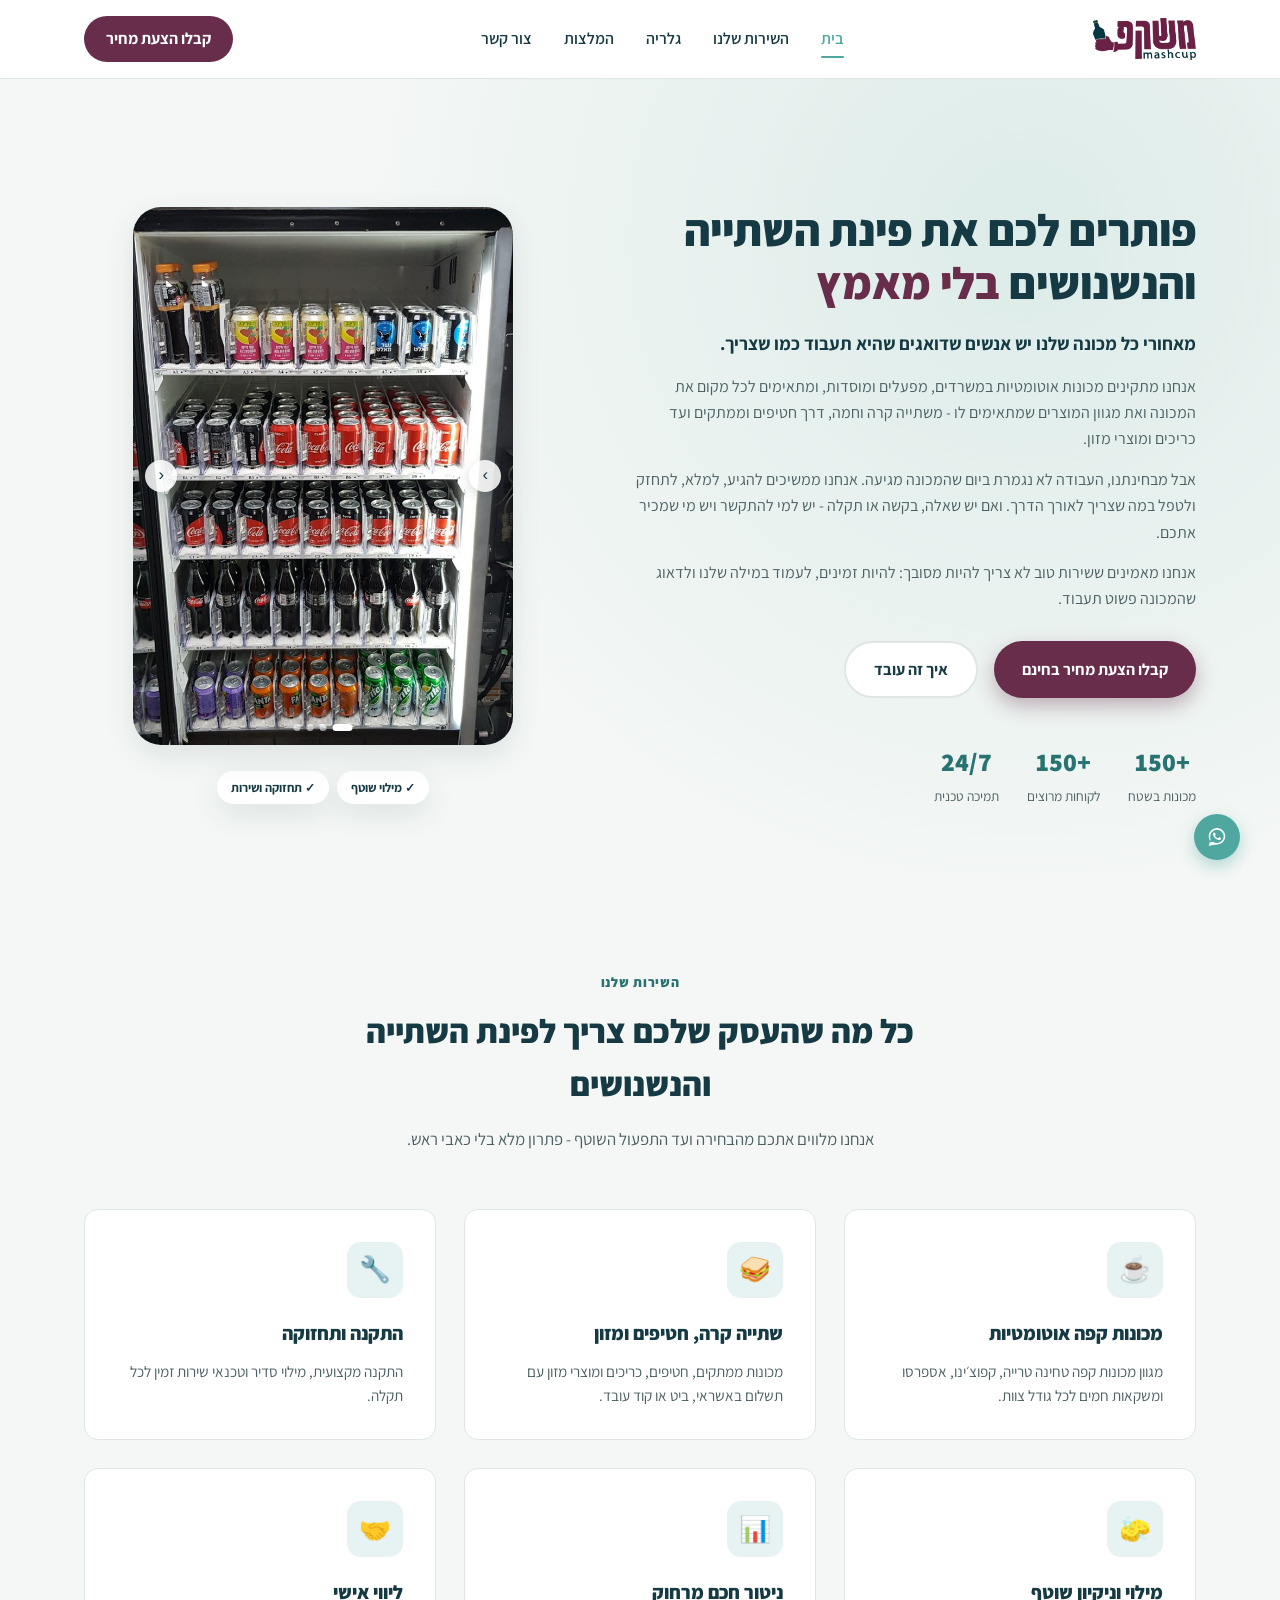
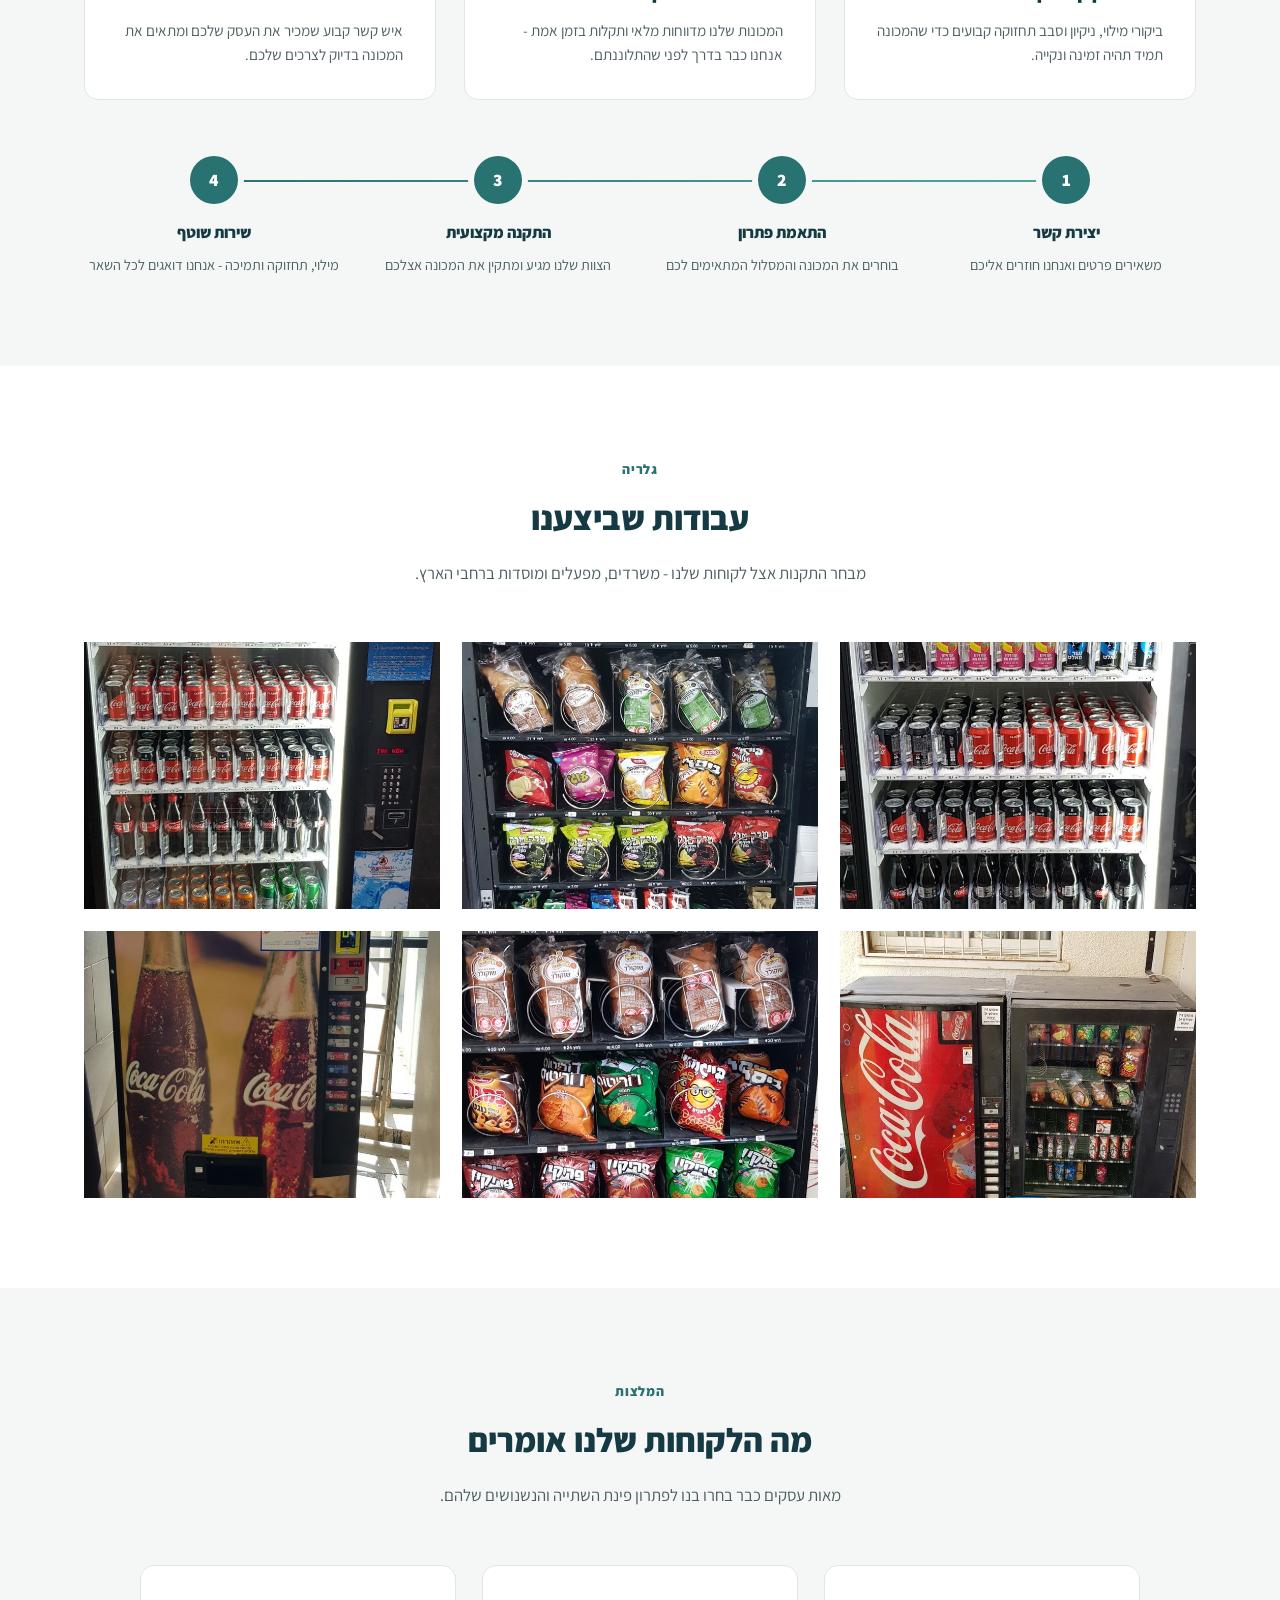
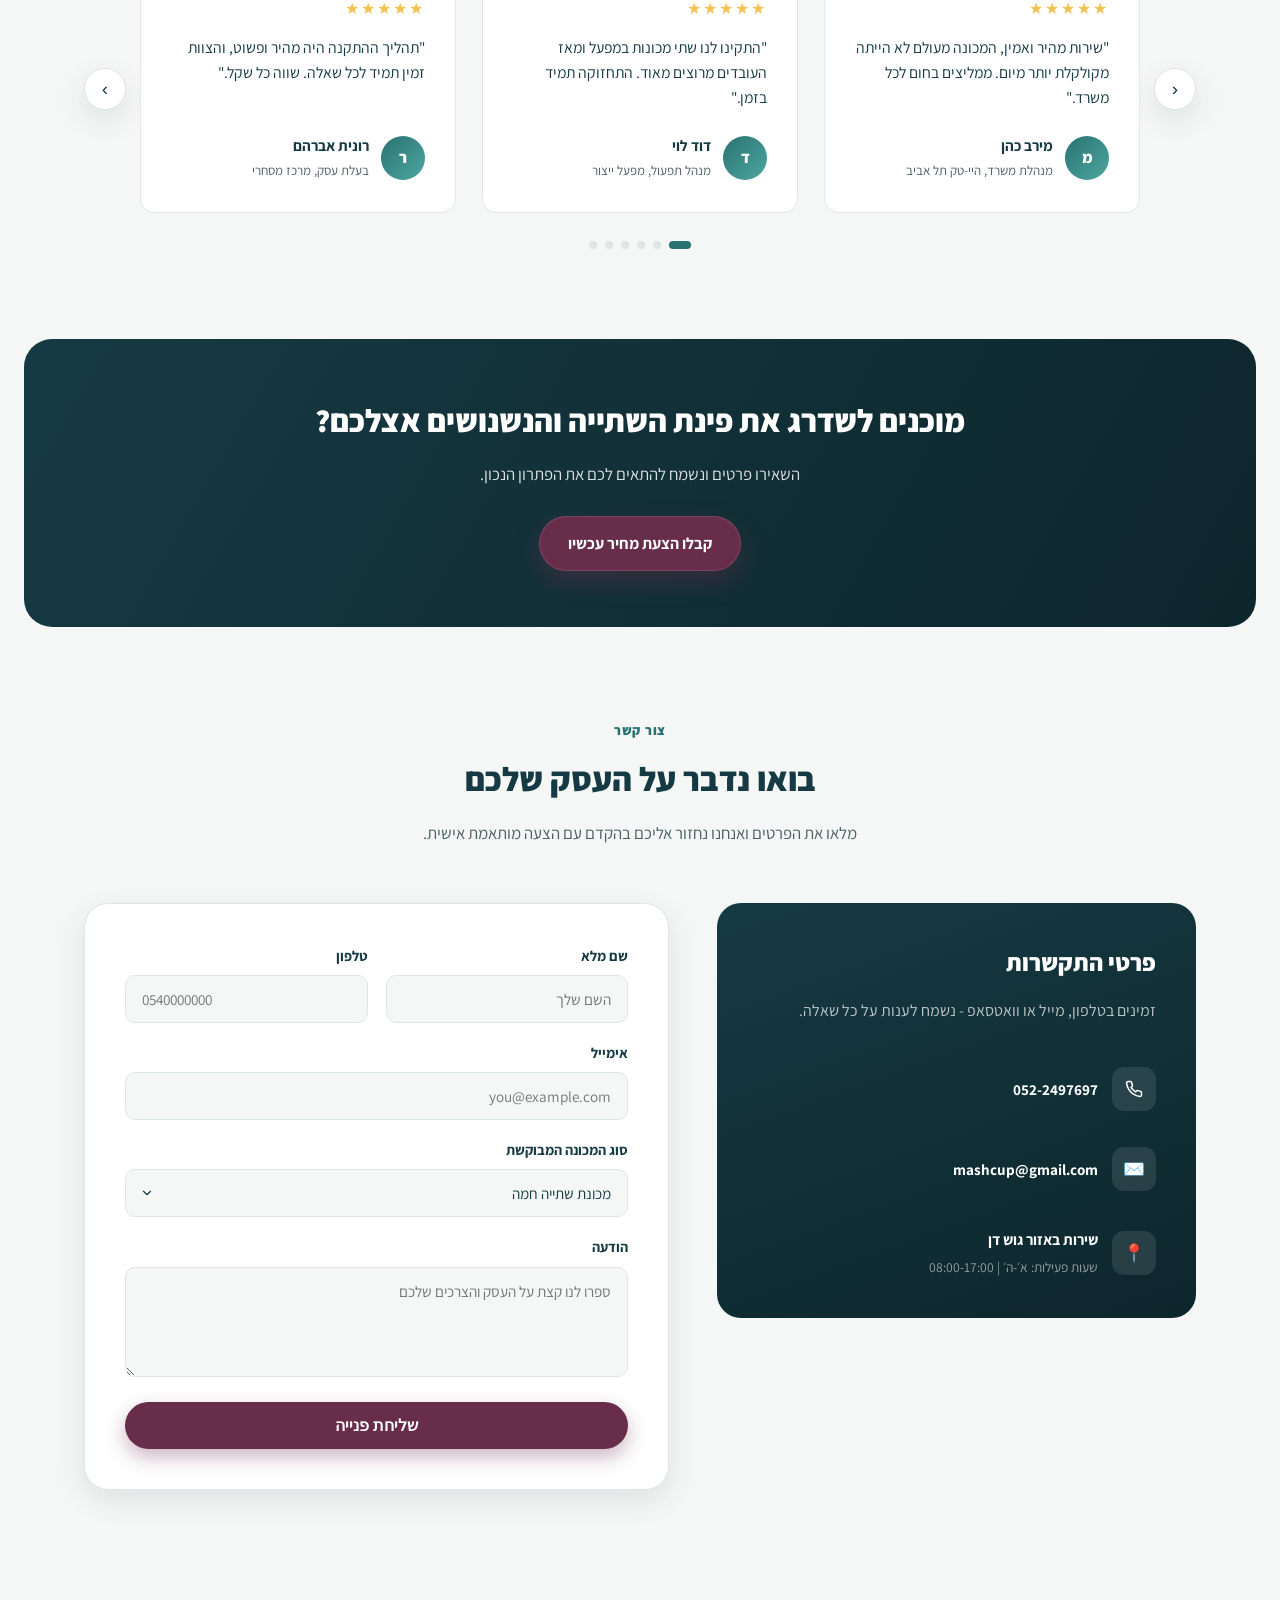
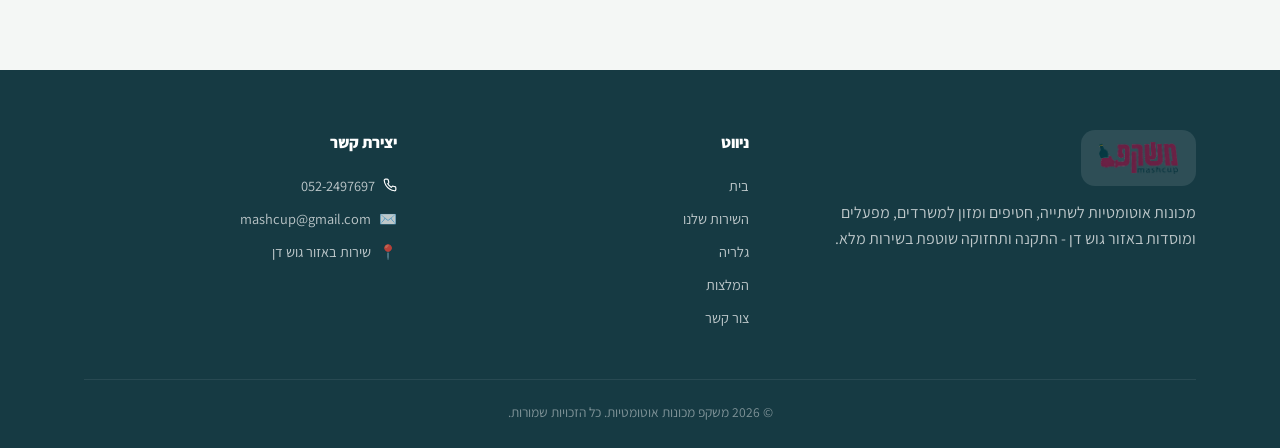
==== index.html @ 474f0530 "Add files via upload" ====
<!DOCTYPE html>
<html lang="he" dir="rtl">
<head>
<meta charset="UTF-8">
<meta name="viewport" content="width=device-width, initial-scale=1.0">
<title>משקפ מכונות אוטומטיות | פתרון שתייה חכם לעסק שלך</title>
<meta name="description" content="התקנה ותחזוקה שוטפת של מכונות אוטומטיות לשתייה, חטיפים ומזון - למשרדים, מפעלים ומוסדות באזור גוש דן. שירות מקצועי וזמין.">
<link rel="preconnect" href="https://fonts.googleapis.com">
<link href="https://fonts.googleapis.com/css2?family=Assistant:wght@400;600;700;800&family=Heebo:wght@900&display=swap" rel="stylesheet">
<link rel="stylesheet" href="styles.css">
</head>
<body>

<header class="site-header">
  <nav class="nav container">
    <a href="#home" class="logo">
      <img src="assets/logo.png" alt="משקפ אוטומטים" class="logo-img">
    </a>
    <ul class="nav-links" id="navLinks">
      <li><a href="#home">בית</a></li>
      <li><a href="#services">השירות שלנו</a></li>
      <li><a href="#gallery">גלריה</a></li>
      <li><a href="#testimonials">המלצות</a></li>
      <li><a href="#contact">צור קשר</a></li>
    </ul>
    <a href="#contact" class="nav-cta">קבלו הצעת מחיר</a>
    <button class="menu-toggle" id="menuToggle" aria-label="תפריט">
      <span></span><span></span><span></span>
    </button>
  </nav>
</header>

<main>
  <!-- Hero -->
  <section class="hero" id="home">
    <div class="container hero-inner">
      <div>
        <h1>פותרים לכם את פינת השתייה והנשנושים <span>בלי מאמץ</span></h1>
        <div class="hero-copy">
          <p class="hero-lead">מאחורי כל מכונה שלנו יש אנשים שדואגים שהיא תעבוד כמו שצריך.</p>
          <p>אנחנו מתקינים מכונות אוטומטיות במשרדים, מפעלים ומוסדות, ומתאימים לכל מקום את המכונה ואת מגוון המוצרים שמתאימים לו - משתייה קרה וחמה, דרך חטיפים וממתקים ועד כריכים ומוצרי מזון.</p>
          <p>אבל מבחינתנו, העבודה לא נגמרת ביום שהמכונה מגיעה. אנחנו ממשיכים להגיע, למלא, לתחזק ולטפל במה שצריך לאורך הדרך. ואם יש שאלה, בקשה או תקלה - יש למי להתקשר ויש מי שמכיר אתכם.</p>
          <p>אנחנו מאמינים ששירות טוב לא צריך להיות מסובך: להיות זמינים, לעמוד במילה שלנו ולדאוג שהמכונה פשוט תעבוד.</p>
        </div>
        <div class="hero-actions">
          <a href="#contact" class="btn btn-primary">קבלו הצעת מחיר בחינם</a>
          <a href="#services" class="btn btn-outline">איך זה עובד</a>
        </div>
        <div class="hero-stats">
          <div>
            <strong>+150</strong>
            <span>מכונות בשטח</span>
          </div>
          <div>
            <strong>+150</strong>
            <span>לקוחות מרוצים</span>
          </div>
          <div>
            <strong>24/7</strong>
            <span>תמיכה טכנית</span>
          </div>
        </div>
      </div>
      <div class="hero-visual">
        <div class="hero-photo-wrap" id="heroCarousel">
          <div class="hero-slides">
            <img src="assets/hero-machine.jpg" alt="מכונת משקפ אוטומטית - מקררי שתייה" class="hero-slide is-active">
            <img src="assets/hero-machine-2.jpg" alt="מכונת משקפ אוטומטית - חטיפים" class="hero-slide">
            <img src="assets/hero-machine-3.jpg" alt="מכונת משקפ אוטומטית בשטח" class="hero-slide">
            <img src="assets/hero-machine-4.jpg" alt="מכונות משקפ מותקנות אצל לקוח" class="hero-slide">
          </div>
          <button class="hero-nav prev" type="button" aria-label="תמונה קודמת">‹</button>
          <button class="hero-nav next" type="button" aria-label="תמונה הבאה">›</button>
          <div class="hero-dots">
            <button class="hero-dot is-active" type="button" data-index="0" aria-label="עבור לתמונה 1"></button>
            <button class="hero-dot" type="button" data-index="1" aria-label="עבור לתמונה 2"></button>
            <button class="hero-dot" type="button" data-index="2" aria-label="עבור לתמונה 3"></button>
            <button class="hero-dot" type="button" data-index="3" aria-label="עבור לתמונה 4"></button>
          </div>
        </div>
        <div class="hero-tags">
          <span class="hero-chip">✓ מילוי שוטף</span>
          <span class="hero-chip">✓ תחזוקה ושירות</span>
        </div>
      </div>
    </div>
  </section>

  <!-- Services -->
  <section class="section" id="services">
    <div class="container">
      <div class="section-head">
        <span class="section-tag">השירות שלנו</span>
        <h2>כל מה שהעסק שלכם צריך לפינת השתייה והנשנושים</h2>
        <p>אנחנו מלווים אתכם מהבחירה ועד התפעול השוטף - פתרון מלא בלי כאבי ראש.</p>
      </div>
      <div class="services-grid">
        <div class="service-card">
          <div class="service-icon">☕️</div>
          <h3>מכונות קפה אוטומטיות</h3>
          <p>מגוון מכונות קפה טחינה טרייה, קפוצ׳ינו, אספרסו ומשקאות חמים לכל גודל צוות.</p>
        </div>
        <div class="service-card">
          <div class="service-icon">🥪</div>
          <h3>שתייה קרה, חטיפים ומזון</h3>
          <p>מכונות ממתקים, חטיפים, כריכים ומוצרי מזון עם תשלום באשראי, ביט או קוד עובד.</p>
        </div>
        <div class="service-card">
          <div class="service-icon">🔧</div>
          <h3>התקנה ותחזוקה</h3>
          <p>התקנה מקצועית, מילוי סדיר וטכנאי שירות זמין לכל תקלה.</p>
        </div>
        <div class="service-card">
          <div class="service-icon">🧽</div>
          <h3>מילוי וניקיון שוטף</h3>
          <p>ביקורי מילוי, ניקיון וסבב תחזוקה קבועים כדי שהמכונה תמיד תהיה זמינה ונקייה.</p>
        </div>
        <div class="service-card">
          <div class="service-icon">📊</div>
          <h3>ניטור חכם מרחוק</h3>
          <p>המכונות שלנו מדווחות מלאי ותקלות בזמן אמת - אנחנו כבר בדרך לפני שהתלוננתם.</p>
        </div>
        <div class="service-card">
          <div class="service-icon">🤝</div>
          <h3>ליווי אישי</h3>
          <p>איש קשר קבוע שמכיר את העסק שלכם ומתאים את המכונה בדיוק לצרכים שלכם.</p>
        </div>
      </div>

      <div class="steps" id="stepsSection">
        <div class="steps-line" id="stepsLine"></div>
        <div class="step">
          <div class="step-num">1</div>
          <h4>יצירת קשר</h4>
          <p>משאירים פרטים ואנחנו חוזרים אליכם</p>
        </div>
        <div class="step">
          <div class="step-num">2</div>
          <h4>התאמת פתרון</h4>
          <p>בוחרים את המכונה והמסלול המתאימים לכם</p>
        </div>
        <div class="step">
          <div class="step-num">3</div>
          <h4>התקנה מקצועית</h4>
          <p>הצוות שלנו מגיע ומתקין את המכונה אצלכם</p>
        </div>
        <div class="step">
          <div class="step-num">4</div>
          <h4>שירות שוטף</h4>
          <p>מילוי, תחזוקה ותמיכה - אנחנו דואגים לכל השאר</p>
        </div>
      </div>
    </div>
  </section>

  <!-- Gallery -->
  <section class="section section-alt" id="gallery">
    <div class="container">
      <div class="section-head">
        <span class="section-tag">גלריה</span>
        <h2>עבודות שביצענו</h2>
        <p>מבחר התקנות אצל לקוחות שלנו - משרדים, מפעלים ומוסדות ברחבי הארץ.</p>
      </div>
      <div class="gallery-grid" id="galleryGrid">
        <button class="gallery-item" type="button" data-index="0"><img src="assets/hero-machine.jpg" alt="מכונת שתייה קרה של משקפ"></button>
        <button class="gallery-item" type="button" data-index="1"><img src="assets/hero-machine-2.jpg" alt="מכונת חטיפים של משקפ"></button>
        <button class="gallery-item" type="button" data-index="2"><img src="assets/hero-machine-3.jpg" alt="מכונת משקפ בשטח, מבט מלא"></button>
        <button class="gallery-item" type="button" data-index="3"><img src="assets/hero-machine-4.jpg" alt="מכונות משקפ מותקנות אצל לקוח"></button>
        <button class="gallery-item" type="button" data-index="4"><img src="assets/gallery-5.jpg" alt="מכונת חטיפים ומאפים של משקפ"></button>
        <button class="gallery-item" type="button" data-index="5"><img src="assets/gallery-6.jpg" alt="מכונת שתייה של משקפ, מבט מלא"></button>
      </div>
    </div>
  </section>

  <!-- Testimonials -->
  <section class="section" id="testimonials">
    <div class="container">
      <div class="section-head">
        <span class="section-tag">המלצות</span>
        <h2>מה הלקוחות שלנו אומרים</h2>
        <p>מאות עסקים כבר בחרו בנו לפתרון פינת השתייה והנשנושים שלהם.</p>
      </div>
      <div class="testimonials-carousel">
        <button class="testi-nav prev" type="button" aria-label="המלצות קודמות">‹</button>
        <div class="testimonials-viewport">
          <div class="testimonials-track" id="testimonialsTrack">
            <div class="testimonial-card">
              <div class="stars">★★★★★</div>
              <p class="quote">"שירות מהיר ואמין, המכונה מעולם לא הייתה מקולקלת יותר מיום. ממליצים בחום לכל משרד."</p>
              <div class="testimonial-person">
                <div class="avatar">מ</div>
                <div>
                  <strong>מירב כהן</strong>
                  <span>מנהלת משרד, היי-טק תל אביב</span>
                </div>
              </div>
            </div>
            <div class="testimonial-card">
              <div class="stars">★★★★★</div>
              <p class="quote">"התקינו לנו שתי מכונות במפעל ומאז העובדים מרוצים מאוד. התחזוקה תמיד בזמן."</p>
              <div class="testimonial-person">
                <div class="avatar">ד</div>
                <div>
                  <strong>דוד לוי</strong>
                  <span>מנהל תפעול, מפעל ייצור</span>
                </div>
              </div>
            </div>
            <div class="testimonial-card">
              <div class="stars">★★★★★</div>
              <p class="quote">"תהליך ההתקנה היה מהיר ופשוט, והצוות זמין תמיד לכל שאלה. שווה כל שקל."</p>
              <div class="testimonial-person">
                <div class="avatar">ר</div>
                <div>
                  <strong>רונית אברהם</strong>
                  <span>בעלת עסק, מרכז מסחרי</span>
                </div>
              </div>
            </div>
            <div class="testimonial-card">
              <div class="stars">★★★★★</div>
              <p class="quote">"מילוי סדיר, בלי תקלות, ובלי שאנחנו צריכים לזכור להזמין. פשוט עובד."</p>
              <div class="testimonial-person">
                <div class="avatar">א</div>
                <div>
                  <strong>אבי שרון</strong>
                  <span>מנהל תחזוקה, רשת מוסכים</span>
                </div>
              </div>
            </div>
            <div class="testimonial-card">
              <div class="stars">★★★★★</div>
              <p class="quote">"התאימו לנו בדיוק את תמהיל המוצרים למקום, וכשמשהו נגמר הם כבר בדרך."</p>
              <div class="testimonial-person">
                <div class="avatar">ש</div>
                <div>
                  <strong>שירה גל</strong>
                  <span>רכזת מתנ״ס</span>
                </div>
              </div>
            </div>
            <div class="testimonial-card">
              <div class="stars">★★★★★</div>
              <p class="quote">"עובדים איתם כבר שנתיים, זמינים בטלפון ותמיד פותרים תקלה באותו יום."</p>
              <div class="testimonial-person">
                <div class="avatar">ר</div>
                <div>
                  <strong>רותם דגן</strong>
                  <span>מנהל רכש, רשת מזון</span>
                </div>
              </div>
            </div>
          </div>
        </div>
        <button class="testi-nav next" type="button" aria-label="המלצות הבאות">›</button>
      </div>
      <div class="testimonials-dots" id="testimonialsDots"></div>
    </div>
  </section>

  <!-- CTA Banner -->
  <div class="cta-banner">
    <h2>מוכנים לשדרג את פינת השתייה והנשנושים אצלכם?</h2>
    <p>השאירו פרטים ונשמח להתאים לכם את הפתרון הנכון.</p>
    <a href="#contact" class="btn btn-primary">קבלו הצעת מחיר עכשיו</a>
  </div>

  <!-- Contact -->
  <section class="section" id="contact">
    <div class="container">
      <div class="section-head">
        <span class="section-tag">צור קשר</span>
        <h2>בואו נדבר על העסק שלכם</h2>
        <p>מלאו את הפרטים ואנחנו נחזור אליכם בהקדם עם הצעה מותאמת אישית.</p>
      </div>
      <div class="contact-grid">
        <div class="contact-info">
          <h3>פרטי התקשרות</h3>
          <p>זמינים בטלפון, מייל או וואטסאפ - נשמח לענות על כל שאלה.</p>
          <div class="contact-item phone">
            <div class="icon">
              <svg viewBox="0 0 24 24" width="18" height="18" fill="none" stroke="#ffffff" stroke-width="2" stroke-linecap="round" stroke-linejoin="round" aria-hidden="true">
                <path d="M22 16.92v3a2 2 0 0 1-2.18 2 19.79 19.79 0 0 1-8.63-3.07 19.5 19.5 0 0 1-6-6 19.79 19.79 0 0 1-3.07-8.67A2 2 0 0 1 4.11 2h3a2 2 0 0 1 2 1.72c.127.96.362 1.903.7 2.81a2 2 0 0 1-.45 2.11L8.09 9.91a16 16 0 0 0 6 6l1.27-1.27a2 2 0 0 1 2.11-.45c.907.338 1.85.573 2.81.7A2 2 0 0 1 22 16.92Z"/>
              </svg>
            </div>
            <div>
              <strong>052-2497697</strong>
            </div>
          </div>
          <div class="contact-item">
            <div class="icon">✉️</div>
            <div>
              <strong>mashcup@gmail.com</strong>
            </div>
          </div>
          <div class="contact-item">
            <div class="icon">📍</div>
            <div>
              <strong>שירות באזור גוש דן</strong>
              <span>שעות פעילות: א׳-ה׳ | 08:00-17:00</span>
            </div>
          </div>
        </div>

        <form class="contact-form" id="contactForm">
          <div class="form-row">
            <div class="form-group">
              <label for="name">שם מלא</label>
              <input type="text" id="name" name="name" placeholder="השם שלך">
            </div>
            <div class="form-group">
              <label for="phone">טלפון</label>
              <input type="tel" id="phone" name="phone" placeholder="0540000000" inputmode="tel">
            </div>
          </div>
          <div class="form-group">
            <label for="email">אימייל</label>
            <input type="email" id="email" name="email" placeholder="you@example.com">
          </div>
          <div class="form-group">
            <label for="type">סוג המכונה המבוקשת</label>
            <select id="type" name="type">
              <option>מכונת שתייה חמה</option>
              <option>מכונת שתייה קרה</option>
              <option>מכונת חטיפים</option>
              <option>אחר / שילוב</option>
            </select>
          </div>
          <div class="form-group">
            <label for="message">הודעה</label>
            <textarea id="message" name="message" placeholder="ספרו לנו קצת על העסק והצרכים שלכם"></textarea>
          </div>
          <div class="form-validation-error" id="formValidationError"></div>
          <button type="submit" class="btn btn-primary" id="formSubmit" style="width:100%; justify-content:center;">שליחת פנייה</button>
          <div class="form-success" id="formSuccess">תודה! הפנייה התקבלה ונחזור אליכם בהקדם.</div>
          <div class="form-error-general" id="formErrorGeneral">משהו השתבש בשליחה. נסו שוב או צרו קשר טלפוני.</div>
        </form>
      </div>
    </div>
  </section>
</main>

<footer class="site-footer">
  <div class="container">
    <div class="footer-grid">
      <div>
        <div class="footer-logo">
          <img src="assets/logo.png" alt="משקפ אוטומטים" class="logo-img">
        </div>
        <p>מכונות אוטומטיות לשתייה, חטיפים ומזון למשרדים, מפעלים ומוסדות באזור גוש דן - התקנה ותחזוקה שוטפת בשירות מלא.</p>
      </div>
      <div>
        <h4>ניווט</h4>
        <ul>
          <li><a href="#home">בית</a></li>
          <li><a href="#services">השירות שלנו</a></li>
          <li><a href="#gallery">גלריה</a></li>
          <li><a href="#testimonials">המלצות</a></li>
          <li><a href="#contact">צור קשר</a></li>
        </ul>
      </div>
      <div>
        <h4>יצירת קשר</h4>
        <ul>
          <li><span class="footer-icon"><svg viewBox="0 0 24 24" width="14" height="14" fill="none" stroke="#ffffff" stroke-width="2" stroke-linecap="round" stroke-linejoin="round" aria-hidden="true"><path d="M22 16.92v3a2 2 0 0 1-2.18 2 19.79 19.79 0 0 1-8.63-3.07 19.5 19.5 0 0 1-6-6 19.79 19.79 0 0 1-3.07-8.67A2 2 0 0 1 4.11 2h3a2 2 0 0 1 2 1.72c.127.96.362 1.903.7 2.81a2 2 0 0 1-.45 2.11L8.09 9.91a16 16 0 0 0 6 6l1.27-1.27a2 2 0 0 1 2.11-.45c.907.338 1.85.573 2.81.7A2 2 0 0 1 22 16.92Z"/></svg></span>052-2497697</li>
          <li><span class="footer-icon">✉️</span>mashcup@gmail.com</li>
          <li><span class="footer-icon">📍</span>שירות באזור גוש דן</li>
        </ul>
      </div>
    </div>
    <div class="footer-bottom">
      &copy; <span id="year"></span> משקפ מכונות אוטומטיות. כל הזכויות שמורות.
    </div>
  </div>
</footer>

<a href="https://wa.me/972522497697?text=%D7%94%D7%99%D7%99%20%D7%94%D7%92%D7%A2%D7%AA%D7%99%20%D7%93%D7%A8%D7%9A%20%D7%94%D7%90%D7%AA%D7%A8%21%20%D7%90%D7%A9%D7%9E%D7%97%20%D7%9C%D7%A7%D7%91%D7%9C%20%D7%A4%D7%A8%D7%98%D7%99%D7%9D%20%D7%A0%D7%95%D7%A1%D7%A4%D7%99%D7%9D%20%3A%29" target="_blank" rel="noopener" class="whatsapp-float" aria-label="שלחו הודעה בוואטסאפ">
  <svg viewBox="0 0 32 32" width="22" height="22" fill="currentColor" aria-hidden="true">
    <path d="M16.02 3C9.4 3 4 8.37 4 15c0 2.4.7 4.63 1.9 6.5L4 29l7.7-1.86A11.9 11.9 0 0 0 16.02 27C22.63 27 28 21.63 28 15S22.63 3 16.02 3Zm0 21.7c-2.03 0-3.92-.58-5.52-1.58l-.4-.24-4.57 1.1 1.13-4.47-.26-.43A9.6 9.6 0 0 1 6.3 15c0-5.36 4.36-9.72 9.72-9.72 5.36 0 9.72 4.36 9.72 9.72s-4.36 9.7-9.72 9.7Zm5.35-7.28c-.29-.15-1.73-.86-2-.95-.27-.1-.46-.15-.66.14-.2.29-.76.95-.93 1.15-.17.19-.34.22-.63.07-.29-.15-1.22-.45-2.32-1.43-.86-.76-1.44-1.71-1.6-2-.17-.29-.02-.45.13-.6.13-.13.29-.34.44-.5.15-.17.19-.29.29-.48.1-.19.05-.36-.02-.5-.07-.15-.66-1.58-.9-2.17-.24-.57-.48-.5-.66-.5-.17 0-.36-.02-.56-.02-.19 0-.5.07-.77.36-.26.29-1 .98-1 2.4s1.03 2.78 1.17 2.97c.15.19 2.03 3.1 4.92 4.35.69.3 1.22.47 1.64.61.69.22 1.31.19 1.8.11.55-.08 1.73-.71 1.97-1.39.24-.68.24-1.27.17-1.39-.07-.12-.26-.19-.55-.34Z"/>
  </svg>
</a>
<button class="scroll-top" id="scrollTop" aria-label="חזרה למעלה">↑</button>

<div class="lightbox" id="lightbox">
  <button class="lightbox-close" id="lightboxClose" type="button" aria-label="סגירה">✕</button>
  <button class="lightbox-nav prev" id="lightboxPrev" type="button" aria-label="תמונה קודמת">‹</button>
  <img src="" alt="" id="lightboxImg" class="lightbox-img">
  <button class="lightbox-nav next" id="lightboxNext" type="button" aria-label="תמונה הבאה">›</button>
</div>

<script src="script.js"></script>
</body>
</html>
---- styles.css ----
:root {
  --petrol-dark: #163A43;   /* headlines, body text, dark header/footer, serious icons */
  --wine: #682D4B;          /* CTAs, phone/WhatsApp, key tags, headline accent word */
  --wine-dark: #4f2138;     /* wine hover state */
  --petrol: #287271;        /* service/maintenance icons, links, numbers, small eyebrow labels, hover */
  --aqua: #4FA7A0;          /* subtle card backgrounds, secondary icons, shapes behind imagery */
  --aqua-soft: rgba(79, 167, 160, 0.14);
  --gold: #F2C14E;          /* stars/ratings only - used sparingly */
  --mist: #F4F7F5;          /* main site background, long content areas, form fields */
  --white: #ffffff;
  --text-body: #4C6063;     /* muted body copy */
  --border: #DEE7E6;
  --radius: 14px;
  --shadow: 0 10px 30px rgba(22, 58, 67, 0.10);
}

* {
  box-sizing: border-box;
  margin: 0;
  padding: 0;
}

html {
  scroll-behavior: smooth;
}

body {
  font-family: "Assistant", "Segoe UI", Arial, sans-serif;
  color: var(--petrol-dark);
  background: var(--mist);
  line-height: 1.6;
  direction: rtl;
}

img {
  max-width: 100%;
  display: block;
}

a {
  color: inherit;
  text-decoration: none;
}

.container {
  max-width: 1160px;
  margin: 0 auto;
  padding: 0 24px;
}

/* Header */
.site-header {
  position: sticky;
  top: 0;
  z-index: 100;
  background: rgba(255, 255, 255, 0.9);
  backdrop-filter: blur(10px);
  border-bottom: 1px solid var(--border);
}

.nav {
  display: flex;
  align-items: center;
  justify-content: space-between;
  padding: 16px 24px;
}

.logo {
  display: flex;
  align-items: center;
  gap: 10px;
  font-weight: 800;
  font-size: 1.3rem;
  color: var(--petrol-dark);
}

.logo-img {
  height: 42px;
  width: auto;
  display: block;
}

.footer-logo {
  display: inline-flex;
  background: rgba(255, 255, 255, 0.1);
  padding: 12px 18px;
  border-radius: 14px;
  margin-bottom: 14px;
}

.footer-logo .logo-img {
  height: 32px;
}

.nav-links {
  display: flex;
  gap: 32px;
  list-style: none;
  font-weight: 600;
  color: var(--petrol-dark);
}

.nav-links a {
  position: relative;
  display: inline-block;
  transition: color 0.3s ease;
}

.nav-links a:hover {
  color: var(--petrol);
}

.nav-links a::after {
  content: '';
  position: absolute;
  right: 0;
  left: 0;
  bottom: -6px;
  height: 2px;
  background: var(--aqua);
  border-radius: 2px;
  transform: scaleX(0);
  transition: transform 0.3s ease;
}

.nav-links a.active {
  color: var(--aqua);
}

.nav-links a.active::after {
  transform: scaleX(1);
}

.nav-cta {
  background: var(--wine);
  color: var(--white);
  padding: 10px 22px;
  border-radius: 999px;
  font-weight: 700;
  transition: background 0.2s, transform 0.2s;
}

.nav-cta:hover {
  background: var(--wine-dark);
  transform: translateY(-1px);
}

.menu-toggle {
  display: none;
  flex-direction: column;
  gap: 5px;
  background: none;
  border: none;
  cursor: pointer;
  padding: 6px;
}

.menu-toggle span {
  width: 24px;
  height: 2px;
  background: var(--petrol-dark);
}

/* Hero */
.hero {
  position: relative;
  overflow: hidden;
  background: radial-gradient(circle at 80% 20%, var(--aqua-soft) 0%, var(--mist) 55%);
  padding: 124px 0 70px;
}

.hero-inner {
  display: grid;
  grid-template-columns: 1.1fr 0.9fr;
  gap: 48px;
  align-items: center;
}

.hero-tag {
  display: inline-block;
  background: var(--aqua-soft);
  color: var(--petrol);
  padding: 6px 16px;
  border-radius: 999px;
  font-weight: 700;
  font-size: 0.85rem;
  margin-bottom: 18px;
}

.hero h1 {
  font-size: 2.8rem;
  line-height: 1.2;
  font-weight: 800;
  color: var(--petrol-dark);
  margin-bottom: 20px;
}

.hero h1 span {
  color: var(--wine);
}

.hero-copy {
  max-width: 560px;
  margin-bottom: 28px;
}

.hero-copy p {
  font-size: 1rem;
  line-height: 1.65;
  color: var(--text-body);
  margin-bottom: 14px;
}

.hero-copy p:last-child {
  margin-bottom: 0;
}

.hero-copy .hero-lead {
  font-size: 1.15rem;
  font-weight: 700;
  color: var(--petrol-dark);
  line-height: 1.5;
  margin-bottom: 16px;
}

.hero-actions {
  display: flex;
  gap: 16px;
  flex-wrap: wrap;
}

.btn {
  display: inline-flex;
  align-items: center;
  gap: 8px;
  padding: 14px 28px;
  border-radius: 999px;
  font-weight: 700;
  font-size: 1rem;
  cursor: pointer;
  border: none;
  transition: transform 0.2s, box-shadow 0.2s, background 0.2s;
}

.btn-primary {
  background: var(--wine);
  color: var(--white);
  box-shadow: 0 8px 20px rgba(104, 45, 75, 0.35);
}

.btn-primary:hover {
  background: var(--wine-dark);
  transform: translateY(-2px);
}

.btn-outline {
  background: var(--white);
  color: var(--petrol-dark);
  border: 2px solid var(--border);
}

.btn-outline:hover {
  border-color: var(--petrol);
  color: var(--petrol);
}

.hero-stats {
  display: flex;
  gap: 28px;
  margin-top: 44px;
}

.hero-stats div {
  text-align: center;
}

.hero-stats strong {
  display: block;
  font-size: 1.6rem;
  color: var(--petrol);
  font-weight: 800;
}

.hero-stats span {
  color: var(--text-body);
  font-size: 0.85rem;
}

.hero-visual {
  position: relative;
  display: flex;
  flex-direction: column;
  align-items: center;
  justify-content: center;
}

.hero-photo-wrap {
  position: relative;
  width: 100%;
  max-width: 380px;
  aspect-ratio: 700 / 990;
  border-radius: 28px;
  overflow: hidden;
  box-shadow: var(--shadow);
}

.hero-slides {
  position: relative;
  width: 100%;
  height: 100%;
}

.hero-slide {
  position: absolute;
  inset: 0;
  width: 100%;
  height: 100%;
  object-fit: cover;
  opacity: 0;
  transition: opacity 1.1s ease;
}

.hero-slide.is-active {
  opacity: 1;
}

.hero-nav {
  position: absolute;
  top: 50%;
  transform: translateY(-50%);
  width: 32px;
  height: 32px;
  border-radius: 50%;
  background: rgba(255, 255, 255, 0.85);
  border: none;
  color: var(--petrol-dark);
  font-size: 1.05rem;
  line-height: 1;
  display: flex;
  align-items: center;
  justify-content: center;
  cursor: pointer;
  box-shadow: 0 4px 12px rgba(22, 58, 67, 0.18);
  z-index: 3;
  transition: background 0.2s;
}

.hero-nav:hover {
  background: var(--white);
}

.hero-nav.prev {
  left: 12px;
}

.hero-nav.next {
  right: 12px;
}

.hero-dots {
  position: absolute;
  bottom: 14px;
  left: 50%;
  transform: translateX(-50%);
  display: flex;
  gap: 6px;
  z-index: 3;
}

.hero-dot {
  width: 7px;
  height: 7px;
  padding: 0;
  border: none;
  border-radius: 50%;
  background: rgba(255, 255, 255, 0.55);
  cursor: pointer;
  transition: background 0.2s, width 0.2s;
}

.hero-dot.is-active {
  width: 20px;
  border-radius: 4px;
  background: var(--white);
}

.hero-tags {
  display: flex;
  align-items: center;
  justify-content: center;
  gap: 8px;
  margin-top: 26px;
}

.hero-chip {
  background: var(--white);
  color: var(--petrol-dark);
  font-weight: 700;
  font-size: 0.78rem;
  padding: 7px 14px;
  border-radius: 999px;
  box-shadow: var(--shadow);
  white-space: nowrap;
}

/* Section titles */
.section {
  padding: 90px 0;
}

.section-alt {
  background: var(--white);
}

.section-head {
  text-align: center;
  max-width: 640px;
  margin: 0 auto 56px;
}

.section-tag {
  color: var(--petrol);
  font-weight: 800;
  letter-spacing: 0.05em;
  font-size: 0.85rem;
  text-transform: uppercase;
}

.section-head h2 {
  font-size: 2.1rem;
  font-weight: 800;
  margin: 10px 0 14px;
  color: var(--petrol-dark);
}

.section-head p {
  color: var(--text-body);
  font-size: 1.05rem;
}

/* Services */
.services-grid {
  display: grid;
  grid-template-columns: repeat(3, 1fr);
  gap: 28px;
}

.service-card {
  background: var(--white);
  border: 1px solid var(--border);
  border-radius: var(--radius);
  padding: 32px;
  transition: transform 0.25s, box-shadow 0.25s, border-color 0.25s;
}

.service-card:hover {
  transform: translateY(-6px);
  box-shadow: var(--shadow);
  border-color: var(--aqua);
}

.service-icon {
  width: 56px;
  height: 56px;
  border-radius: 14px;
  background: var(--aqua-soft);
  display: flex;
  align-items: center;
  justify-content: center;
  font-size: 1.6rem;
  margin-bottom: 20px;
}

.service-card h3 {
  font-size: 1.2rem;
  font-weight: 800;
  margin-bottom: 10px;
  color: var(--petrol-dark);
}

.service-card p {
  color: var(--text-body);
  font-size: 0.95rem;
}

/* How it works */
.steps {
  position: relative;
  display: grid;
  grid-template-columns: repeat(4, 1fr);
  gap: 24px;
  margin-top: 56px;
}

.steps-line {
  position: absolute;
  z-index: 0;
  background: linear-gradient(to left, var(--aqua), var(--petrol));
}

.step {
  text-align: center;
  position: relative;
}

.step-num {
  position: relative;
  z-index: 1;
  width: 48px;
  height: 48px;
  border-radius: 50%;
  background: var(--petrol);
  color: var(--white);
  display: flex;
  align-items: center;
  justify-content: center;
  font-weight: 800;
  margin: 0 auto 16px;
  font-size: 1.1rem;
  box-shadow: 0 0 0 6px var(--mist);
}

.step h4 {
  font-weight: 800;
  margin-bottom: 8px;
  color: var(--petrol-dark);
}

.step p {
  color: var(--text-body);
  font-size: 0.9rem;
}

/* Gallery */
.gallery-grid {
  display: grid;
  grid-template-columns: repeat(3, 1fr);
  gap: 22px;
}

.gallery-item {
  overflow: hidden;
  position: relative;
  aspect-ratio: 4/3;
  border: none;
  padding: 0;
  cursor: pointer;
  background: var(--mist);
}

.gallery-item img {
  width: 100%;
  height: 100%;
  object-fit: cover;
  display: block;
  transition: opacity 0.5s ease;
}

/* Lightbox */
.lightbox {
  display: none;
  position: fixed;
  inset: 0;
  background: rgba(13, 26, 29, 0.92);
  z-index: 200;
  align-items: center;
  justify-content: center;
}

.lightbox.is-open {
  display: flex;
}

.lightbox-img {
  max-width: min(90vw, 640px);
  max-height: 82vh;
  border-radius: 16px;
  object-fit: contain;
  box-shadow: 0 20px 50px rgba(0, 0, 0, 0.4);
}

.lightbox-close {
  position: absolute;
  top: 22px;
  left: 22px;
  width: 40px;
  height: 40px;
  border-radius: 50%;
  border: none;
  background: rgba(255, 255, 255, 0.12);
  color: var(--white);
  font-size: 1.1rem;
  cursor: pointer;
}

.lightbox-nav {
  position: absolute;
  top: 50%;
  transform: translateY(-50%);
  width: 46px;
  height: 46px;
  border-radius: 50%;
  border: none;
  background: rgba(255, 255, 255, 0.12);
  color: var(--white);
  font-size: 1.5rem;
  cursor: pointer;
  display: flex;
  align-items: center;
  justify-content: center;
}

.lightbox-nav:hover,
.lightbox-close:hover {
  background: rgba(255, 255, 255, 0.22);
}

.lightbox-nav.prev {
  right: 22px;
}

.lightbox-nav.next {
  left: 22px;
}

@media (max-width: 680px) {
  .lightbox-nav {
    width: 40px;
    height: 40px;
  }

  .lightbox-nav.prev {
    right: 10px;
  }

  .lightbox-nav.next {
    left: 10px;
  }
}

/* Testimonials */
.testimonials-carousel {
  display: flex;
  align-items: center;
  gap: 14px;
}

.testimonials-viewport {
  overflow: hidden;
  width: 100%;
}

.testimonials-track {
  display: flex;
  align-items: stretch;
  gap: 26px;
  transition: transform 0.5s ease;
}

.testi-nav {
  flex-shrink: 0;
  width: 42px;
  height: 42px;
  border-radius: 50%;
  background: var(--white);
  border: 1px solid var(--border);
  color: var(--petrol-dark);
  font-size: 1.2rem;
  line-height: 1;
  cursor: pointer;
  box-shadow: var(--shadow);
  display: flex;
  align-items: center;
  justify-content: center;
  transition: background 0.2s, color 0.2s;
}

.testi-nav:hover {
  background: var(--petrol);
  color: var(--white);
}

.testi-nav[disabled] {
  opacity: 0.35;
  cursor: default;
}

.testi-nav[disabled]:hover {
  background: var(--white);
  color: var(--petrol-dark);
}

.testimonials-dots {
  display: flex;
  justify-content: center;
  gap: 8px;
  margin-top: 28px;
}

.testi-dot {
  width: 8px;
  height: 8px;
  padding: 0;
  border: none;
  border-radius: 50%;
  background: var(--border);
  cursor: pointer;
  transition: background 0.2s, width 0.2s;
}

.testi-dot.is-active {
  width: 22px;
  border-radius: 4px;
  background: var(--petrol);
}

.testimonial-card {
  flex-shrink: 0;
  display: flex;
  flex-direction: column;
  background: var(--white);
  border: 1px solid var(--border);
  border-radius: var(--radius);
  padding: 30px;
}

.stars {
  color: var(--gold);
  margin-bottom: 14px;
  letter-spacing: 2px;
}

.testimonial-card p.quote {
  flex-grow: 1;
  color: var(--petrol-dark);
  margin-bottom: 22px;
  font-size: 0.98rem;
}

.testimonial-person {
  display: flex;
  align-items: center;
  gap: 12px;
  margin-top: auto;
}

.avatar {
  width: 44px;
  height: 44px;
  border-radius: 50%;
  background: linear-gradient(135deg, var(--petrol), var(--aqua));
  display: flex;
  align-items: center;
  justify-content: center;
  color: var(--white);
  font-weight: 800;
}

.testimonial-person strong {
  display: block;
  font-size: 0.95rem;
  color: var(--petrol-dark);
}

.testimonial-person span {
  color: var(--text-body);
  font-size: 0.82rem;
}

/* Contact */
.contact-grid {
  display: grid;
  grid-template-columns: 0.9fr 1.1fr;
  align-items: start;
  gap: 48px;
}

.contact-info {
  background: linear-gradient(160deg, var(--petrol-dark), #0d262c);
  border-radius: 24px;
  padding: 40px;
  color: var(--white);
}

.contact-info h3 {
  font-size: 1.5rem;
  margin-bottom: 16px;
  font-weight: 800;
}

.contact-info p {
  color: rgba(255, 255, 255, 0.72);
  margin-bottom: 44px;
}

.contact-item {
  display: flex;
  align-items: center;
  gap: 14px;
  margin-bottom: 36px;
}

.contact-item:last-child {
  margin-bottom: 0;
}

.contact-item .icon {
  width: 44px;
  height: 44px;
  border-radius: 12px;
  background: rgba(255, 255, 255, 0.1);
  display: flex;
  align-items: center;
  justify-content: center;
  font-size: 1.1rem;
  flex-shrink: 0;
}

.contact-item strong {
  display: block;
  font-size: 0.95rem;
}

.contact-item span {
  display: block;
  margin-top: 5px;
  color: rgba(255, 255, 255, 0.55);
  font-size: 0.85rem;
}

.contact-form {
  background: var(--white);
  border: 1px solid var(--border);
  border-radius: 24px;
  padding: 40px;
  box-shadow: var(--shadow);
}

.form-row {
  display: grid;
  grid-template-columns: 1fr 1fr;
  gap: 18px;
}

.form-group {
  margin-bottom: 18px;
}

.form-group label {
  display: block;
  font-weight: 700;
  font-size: 0.9rem;
  margin-bottom: 8px;
  color: var(--petrol-dark);
}

.form-group input,
.form-group select,
.form-group textarea {
  width: 100%;
  padding: 13px 16px;
  border-radius: 10px;
  border: 1.5px solid var(--border);
  font-family: inherit;
  font-size: 0.95rem;
  transition: border-color 0.2s;
  background: var(--mist);
  color: var(--petrol-dark);
}

.form-group select {
  appearance: none;
  -webkit-appearance: none;
  -moz-appearance: none;
  padding-left: 40px;
  background-image: url("data:image/svg+xml,%3Csvg xmlns='http://www.w3.org/2000/svg' viewBox='0 0 24 24' fill='none' stroke='%23163A43' stroke-width='2' stroke-linecap='round' stroke-linejoin='round'%3E%3Cpolyline points='6 9 12 15 18 9'/%3E%3C/svg%3E");
  background-repeat: no-repeat;
  background-position: left 14px center;
  background-size: 14px;
}

.form-group input:focus,
.form-group select:focus,
.form-group textarea:focus {
  outline: none;
  border-color: var(--petrol);
  background: var(--white);
}

.form-group input.is-invalid {
  border-color: var(--wine);
}

.form-group textarea {
  resize: vertical;
  min-height: 110px;
}

.form-note {
  font-size: 0.82rem;
  color: var(--text-body);
  margin-top: 14px;
}

.form-validation-error {
  display: none;
  color: var(--wine);
  font-weight: 700;
  font-size: 0.85rem;
  margin-bottom: 14px;
}

.form-validation-error.visible {
  display: block;
}

.form-success,
.form-error-general {
  display: none;
  padding: 14px 18px;
  border-radius: 10px;
  font-weight: 700;
  margin-top: 16px;
  font-size: 0.9rem;
}

.form-success {
  background: var(--aqua-soft);
  color: var(--petrol-dark);
}

.form-error-general {
  background: rgba(104, 45, 75, 0.1);
  color: var(--wine);
}

.form-success.visible,
.form-error-general.visible {
  display: block;
}

/* CTA banner */
.cta-banner {
  background: linear-gradient(120deg, var(--petrol-dark), #0d262c);
  border-radius: 28px;
  padding: 56px;
  text-align: center;
  color: var(--white);
  margin: 0 24px;
}

.cta-banner h2 {
  font-size: 2rem;
  font-weight: 800;
  margin-bottom: 14px;
}

.cta-banner p {
  opacity: 0.85;
  margin-bottom: 28px;
  font-size: 1.05rem;
}

.cta-banner .btn-primary {
  background: var(--wine);
  color: var(--white);
  box-shadow: 0 10px 25px rgba(104, 45, 75, 0.45);
  border: 1px solid rgba(255, 255, 255, 0.12);
}

.cta-banner .btn-primary:hover {
  background: var(--wine-dark);
}

/* Footer */
.site-footer {
  background: var(--petrol-dark);
  color: rgba(255, 255, 255, 0.72);
  padding: 60px 0 24px;
  margin-top: 90px;
}

.footer-grid {
  display: grid;
  grid-template-columns: 1.3fr 1fr 1fr;
  gap: 40px;
  margin-bottom: 40px;
}

.footer-grid h4 {
  color: var(--white);
  font-weight: 800;
  margin-bottom: 18px;
}

.footer-grid ul {
  list-style: none;
}

.footer-grid li {
  margin-bottom: 10px;
  font-size: 0.9rem;
  display: flex;
  align-items: center;
}

.footer-icon {
  display: inline-flex;
  align-items: center;
  margin-left: 8px;
}

.footer-grid a:hover {
  color: var(--aqua);
}

.footer-bottom {
  border-top: 1px solid rgba(255, 255, 255, 0.08);
  padding-top: 22px;
  text-align: center;
  font-size: 0.85rem;
  color: rgba(255, 255, 255, 0.45);
}

/* WhatsApp floating button */
.whatsapp-float {
  position: fixed;
  bottom: 40px;
  right: 40px;
  width: 46px;
  height: 46px;
  border-radius: 50%;
  background: var(--aqua);
  color: var(--white);
  display: flex;
  align-items: center;
  justify-content: center;
  box-shadow: 0 6px 16px rgba(79, 167, 160, 0.4);
  z-index: 90;
  transition: background 0.2s, transform 0.2s;
}

.whatsapp-float:hover {
  background: var(--petrol);
  transform: translateY(-2px);
}

/* Scroll to top */
.scroll-top {
  position: fixed;
  bottom: 28px;
  left: 28px;
  width: 46px;
  height: 46px;
  border-radius: 50%;
  background: var(--petrol);
  color: var(--white);
  border: none;
  cursor: pointer;
  font-size: 1.2rem;
  box-shadow: var(--shadow);
  display: none;
  align-items: center;
  justify-content: center;
  z-index: 90;
  transition: background 0.2s;
}

.scroll-top.visible {
  display: flex;
}

.scroll-top:hover {
  background: var(--petrol-dark);
}

/* Responsive */
@media (max-width: 960px) {
  .hero-inner {
    grid-template-columns: 1fr;
  }

  .hero-visual {
    margin-top: 12px;
  }

  .hero-tags {
    flex-wrap: wrap;
  }

  .hero-photo-wrap {
    max-width: 420px;
    margin: 0 auto;
  }

  .services-grid,
  .gallery-grid {
    grid-template-columns: repeat(2, 1fr);
  }

  .steps {
    grid-template-columns: repeat(2, 1fr);
    row-gap: 40px;
  }

  .contact-grid {
    grid-template-columns: 1fr;
  }

  .footer-grid {
    grid-template-columns: 1fr 1fr;
  }
}

@media (max-width: 680px) {
  .nav-links,
  .nav-cta {
    display: none;
  }

  .menu-toggle {
    display: flex;
  }

  .nav-links.open {
    display: flex;
    position: absolute;
    top: 100%;
    right: 0;
    left: 0;
    background: var(--white);
    flex-direction: column;
    padding: 20px 24px;
    gap: 18px;
    border-bottom: 1px solid var(--border);
  }

  .hero {
    padding-top: 104px;
  }

  .hero h1 {
    font-size: 2.1rem;
  }

  .hero-stats {
    flex-wrap: wrap;
    gap: 20px;
  }

  .services-grid,
  .gallery-grid,
  .footer-grid {
    grid-template-columns: 1fr;
  }

  .steps {
    grid-template-columns: 1fr;
    row-gap: 36px;
  }

  .form-row {
    grid-template-columns: 1fr;
  }

  .cta-banner {
    padding: 36px 24px;
  }

  .section {
    padding: 60px 0;
  }
}
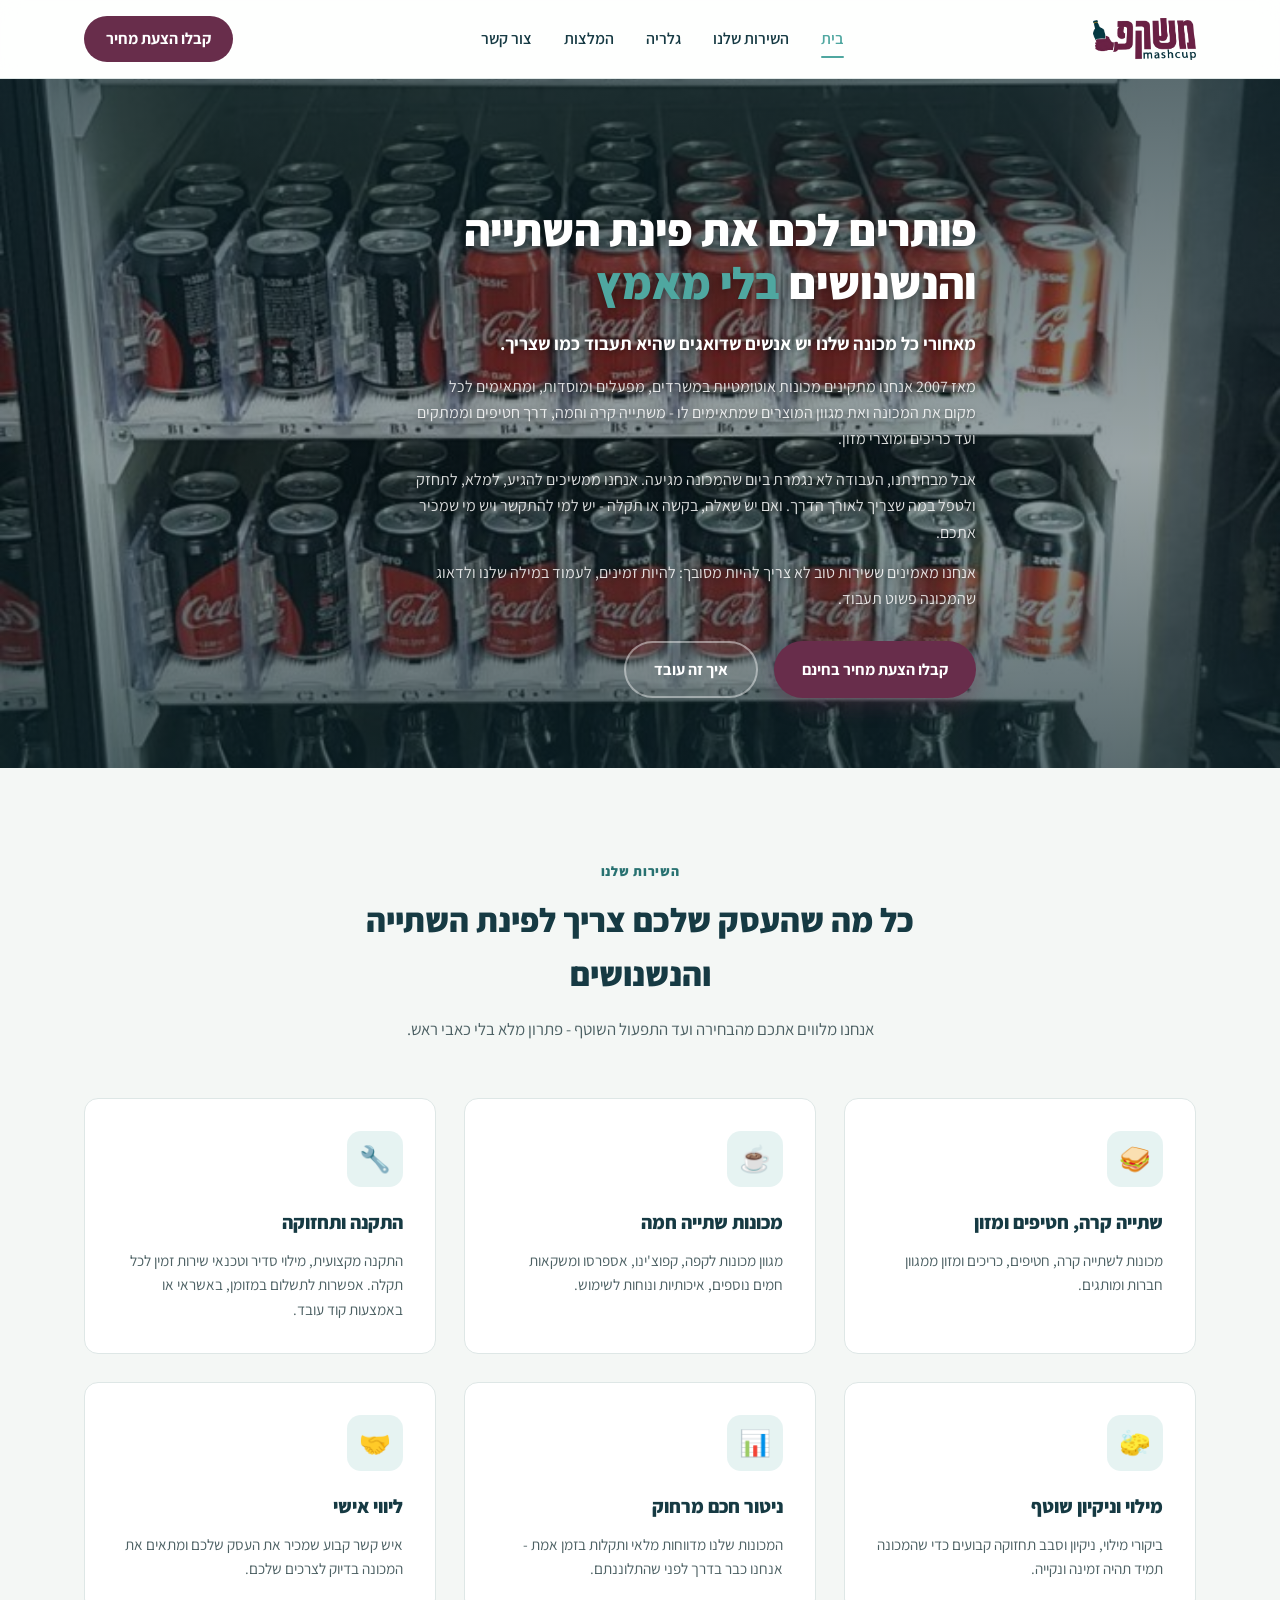
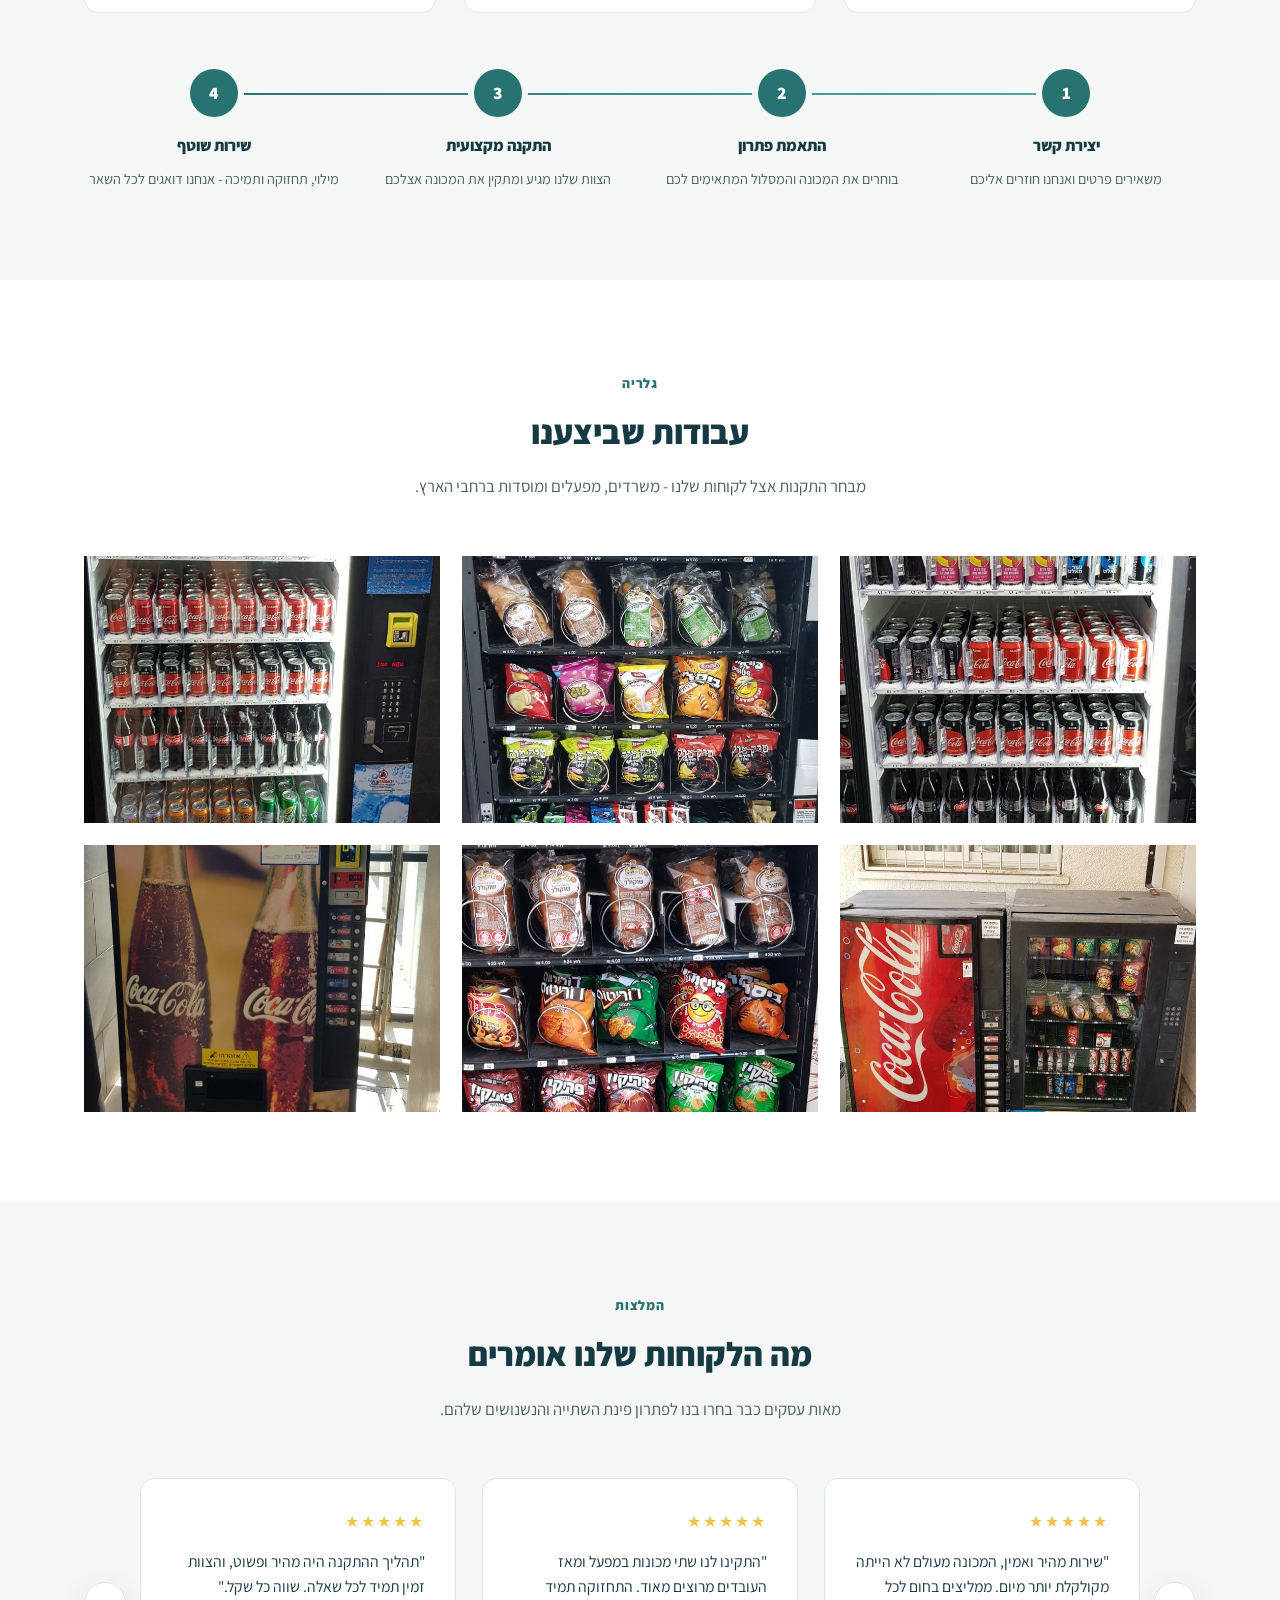
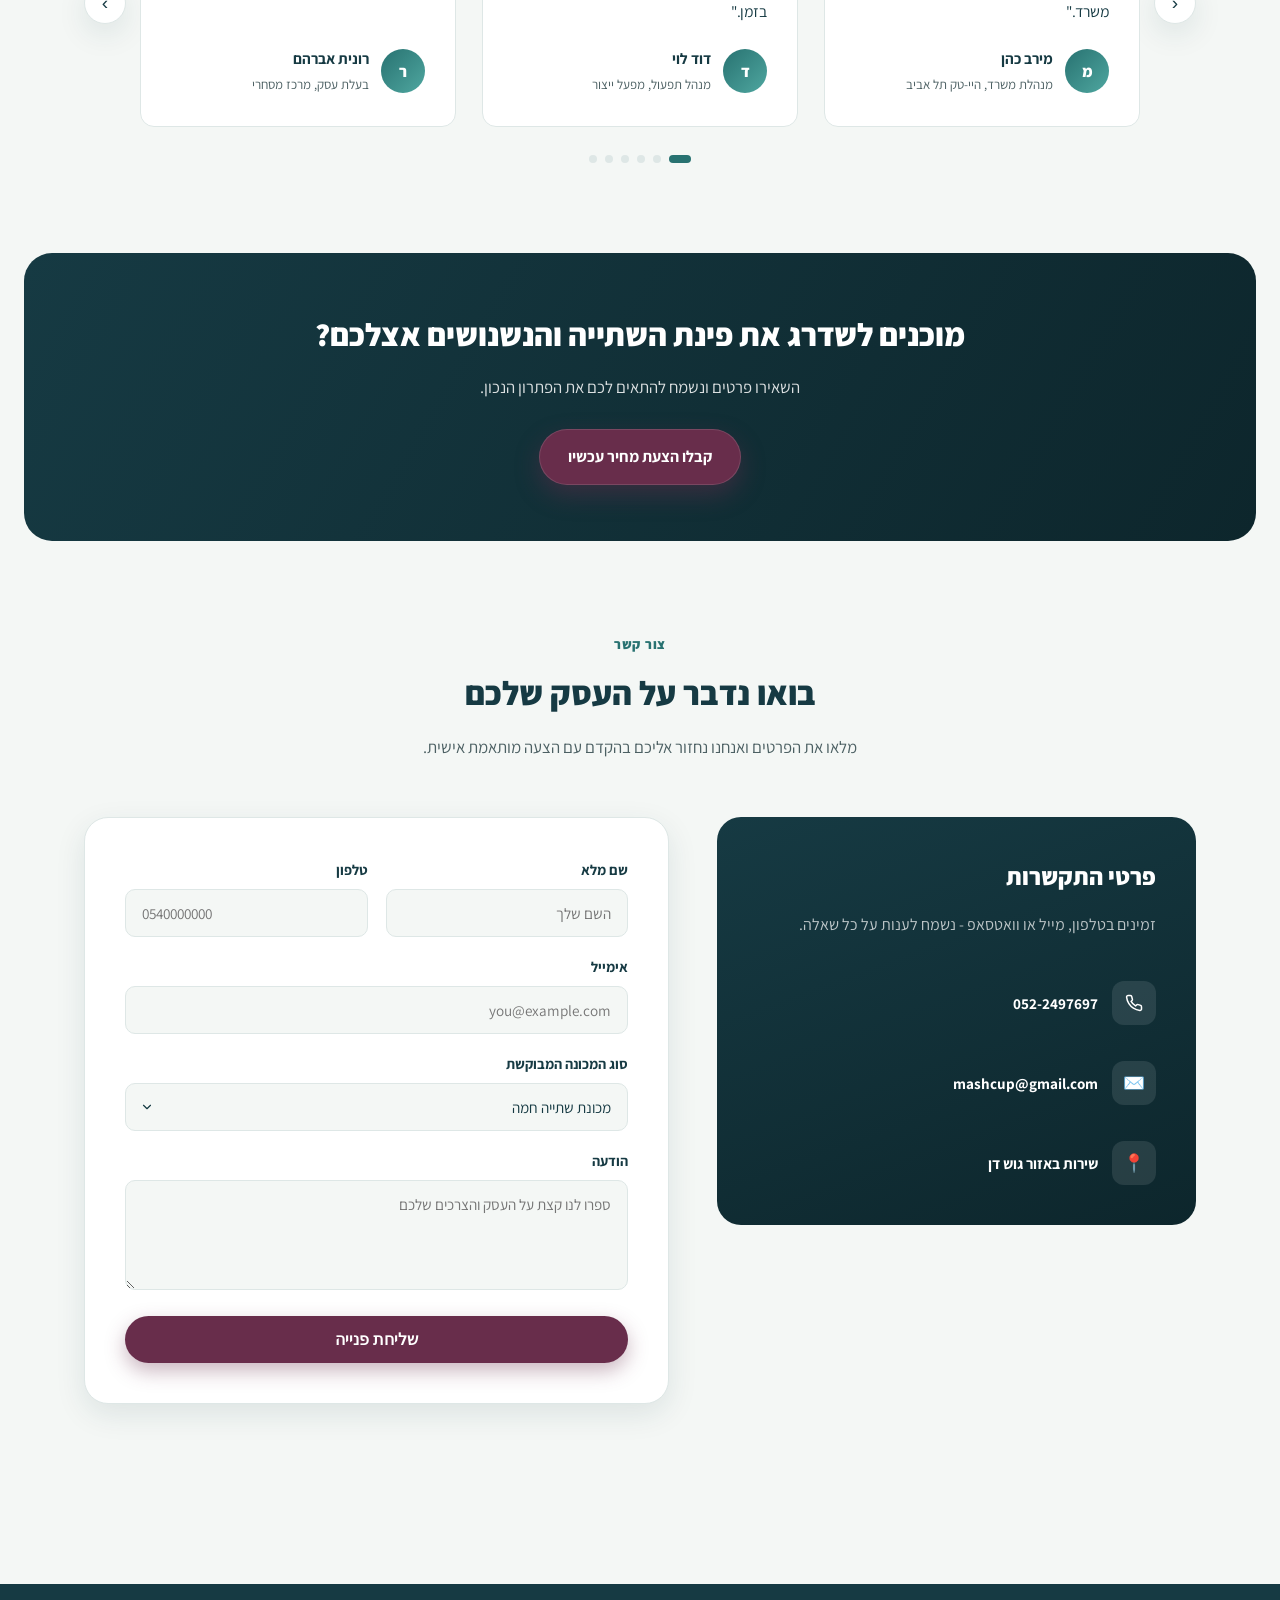
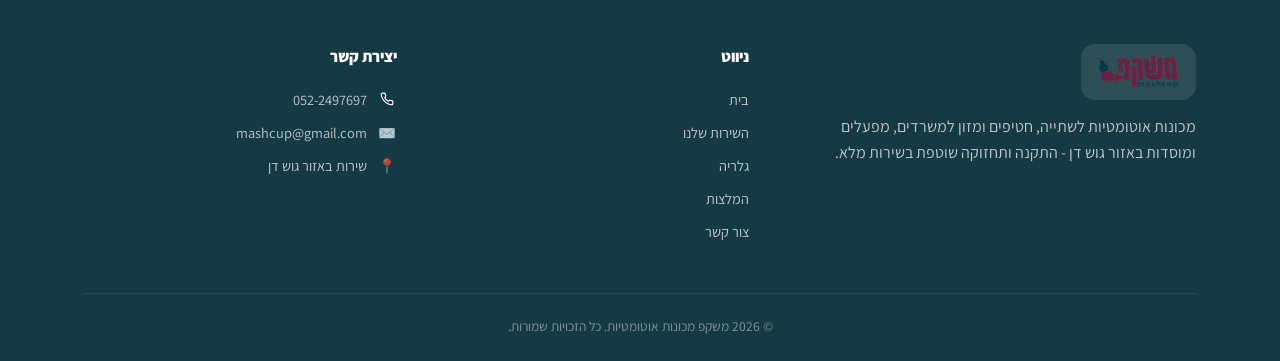
==== commit 8abfe3ab: "Add files via upload" ====
--- a/index.html
+++ b/index.html
@@ -32,55 +32,23 @@
 
 <main>
   <!-- Hero -->
-  <section class="hero" id="home">
-    <div class="container hero-inner">
+  <section class="hero hero-video" id="home">
+    <video class="hero-bg-video" autoplay muted loop playsinline poster="assets/hero-machine.jpg">
+      <source src="assets/hero-video.mp4" type="video/mp4">
+    </video>
+    <div class="hero-video-overlay"></div>
+    <div class="container hero-inner hero-inner-video">
       <div>
         <h1>פותרים לכם את פינת השתייה והנשנושים <span>בלי מאמץ</span></h1>
         <div class="hero-copy">
           <p class="hero-lead">מאחורי כל מכונה שלנו יש אנשים שדואגים שהיא תעבוד כמו שצריך.</p>
-          <p>אנחנו מתקינים מכונות אוטומטיות במשרדים, מפעלים ומוסדות, ומתאימים לכל מקום את המכונה ואת מגוון המוצרים שמתאימים לו - משתייה קרה וחמה, דרך חטיפים וממתקים ועד כריכים ומוצרי מזון.</p>
+          <p>מאז 2007 אנחנו מתקינים מכונות אוטומטיות במשרדים, מפעלים ומוסדות, ומתאימים לכל מקום את המכונה ואת מגוון המוצרים שמתאימים לו - משתייה קרה וחמה, דרך חטיפים וממתקים ועד כריכים ומוצרי מזון.</p>
           <p>אבל מבחינתנו, העבודה לא נגמרת ביום שהמכונה מגיעה. אנחנו ממשיכים להגיע, למלא, לתחזק ולטפל במה שצריך לאורך הדרך. ואם יש שאלה, בקשה או תקלה - יש למי להתקשר ויש מי שמכיר אתכם.</p>
           <p>אנחנו מאמינים ששירות טוב לא צריך להיות מסובך: להיות זמינים, לעמוד במילה שלנו ולדאוג שהמכונה פשוט תעבוד.</p>
         </div>
         <div class="hero-actions">
           <a href="#contact" class="btn btn-primary">קבלו הצעת מחיר בחינם</a>
           <a href="#services" class="btn btn-outline">איך זה עובד</a>
-        </div>
-        <div class="hero-stats">
-          <div>
-            <strong>+150</strong>
-            <span>מכונות בשטח</span>
-          </div>
-          <div>
-            <strong>+150</strong>
-            <span>לקוחות מרוצים</span>
-          </div>
-          <div>
-            <strong>24/7</strong>
-            <span>תמיכה טכנית</span>
-          </div>
-        </div>
-      </div>
-      <div class="hero-visual">
-        <div class="hero-photo-wrap" id="heroCarousel">
-          <div class="hero-slides">
-            <img src="assets/hero-machine.jpg" alt="מכונת משקפ אוטומטית - מקררי שתייה" class="hero-slide is-active">
-            <img src="assets/hero-machine-2.jpg" alt="מכונת משקפ אוטומטית - חטיפים" class="hero-slide">
-            <img src="assets/hero-machine-3.jpg" alt="מכונת משקפ אוטומטית בשטח" class="hero-slide">
-            <img src="assets/hero-machine-4.jpg" alt="מכונות משקפ מותקנות אצל לקוח" class="hero-slide">
-          </div>
-          <button class="hero-nav prev" type="button" aria-label="תמונה קודמת">‹</button>
-          <button class="hero-nav next" type="button" aria-label="תמונה הבאה">›</button>
-          <div class="hero-dots">
-            <button class="hero-dot is-active" type="button" data-index="0" aria-label="עבור לתמונה 1"></button>
-            <button class="hero-dot" type="button" data-index="1" aria-label="עבור לתמונה 2"></button>
-            <button class="hero-dot" type="button" data-index="2" aria-label="עבור לתמונה 3"></button>
-            <button class="hero-dot" type="button" data-index="3" aria-label="עבור לתמונה 4"></button>
-          </div>
-        </div>
-        <div class="hero-tags">
-          <span class="hero-chip">✓ מילוי שוטף</span>
-          <span class="hero-chip">✓ תחזוקה ושירות</span>
         </div>
       </div>
     </div>
@@ -96,19 +64,19 @@
       </div>
       <div class="services-grid">
         <div class="service-card">
-          <div class="service-icon">☕️</div>
-          <h3>מכונות קפה אוטומטיות</h3>
-          <p>מגוון מכונות קפה טחינה טרייה, קפוצ׳ינו, אספרסו ומשקאות חמים לכל גודל צוות.</p>
-        </div>
-        <div class="service-card">
           <div class="service-icon">🥪</div>
           <h3>שתייה קרה, חטיפים ומזון</h3>
-          <p>מכונות ממתקים, חטיפים, כריכים ומוצרי מזון עם תשלום באשראי, ביט או קוד עובד.</p>
+          <p>מכונות לשתייה קרה, חטיפים, כריכים ומזון ממגוון חברות ומותגים.</p>
+        </div>
+        <div class="service-card">
+          <div class="service-icon">☕️</div>
+          <h3>מכונות שתייה חמה</h3>
+          <p>מגוון מכונות לקפה, קפוצ'ינו, אספרסו ומשקאות חמים נוספים, איכותיות ונוחות לשימוש.</p>
         </div>
         <div class="service-card">
           <div class="service-icon">🔧</div>
           <h3>התקנה ותחזוקה</h3>
-          <p>התקנה מקצועית, מילוי סדיר וטכנאי שירות זמין לכל תקלה.</p>
+          <p>התקנה מקצועית, מילוי סדיר וטכנאי שירות זמין לכל תקלה. אפשרות לתשלום במזומן, באשראי או באמצעות קוד עובד.</p>
         </div>
         <div class="service-card">
           <div class="service-icon">🧽</div>
@@ -297,7 +265,6 @@
             <div class="icon">📍</div>
             <div>
               <strong>שירות באזור גוש דן</strong>
-              <span>שעות פעילות: א׳-ה׳ | 08:00-17:00</span>
             </div>
           </div>
         </div>
@@ -374,6 +341,7 @@
   </div>
 </footer>
 
+<a href="#contact" class="placement-cta">הצבה והפעלת מכונה ללא עלות</a>
 <a href="https://wa.me/972522497697?text=%D7%94%D7%99%D7%99%20%D7%94%D7%92%D7%A2%D7%AA%D7%99%20%D7%93%D7%A8%D7%9A%20%D7%94%D7%90%D7%AA%D7%A8%21%20%D7%90%D7%A9%D7%9E%D7%97%20%D7%9C%D7%A7%D7%91%D7%9C%20%D7%A4%D7%A8%D7%98%D7%99%D7%9D%20%D7%A0%D7%95%D7%A1%D7%A4%D7%99%D7%9D%20%3A%29" target="_blank" rel="noopener" class="whatsapp-float" aria-label="שלחו הודעה בוואטסאפ">
   <svg viewBox="0 0 32 32" width="22" height="22" fill="currentColor" aria-hidden="true">
     <path d="M16.02 3C9.4 3 4 8.37 4 15c0 2.4.7 4.63 1.9 6.5L4 29l7.7-1.86A11.9 11.9 0 0 0 16.02 27C22.63 27 28 21.63 28 15S22.63 3 16.02 3Zm0 21.7c-2.03 0-3.92-.58-5.52-1.58l-.4-.24-4.57 1.1 1.13-4.47-.26-.43A9.6 9.6 0 0 1 6.3 15c0-5.36 4.36-9.72 9.72-9.72 5.36 0 9.72 4.36 9.72 9.72s-4.36 9.7-9.72 9.7Zm5.35-7.28c-.29-.15-1.73-.86-2-.95-.27-.1-.46-.15-.66.14-.2.29-.76.95-.93 1.15-.17.19-.34.22-.63.07-.29-.15-1.22-.45-2.32-1.43-.86-.76-1.44-1.71-1.6-2-.17-.29-.02-.45.13-.6.13-.13.29-.34.44-.5.15-.17.19-.29.29-.48.1-.19.05-.36-.02-.5-.07-.15-.66-1.58-.9-2.17-.24-.57-.48-.5-.66-.5-.17 0-.36-.02-.56-.02-.19 0-.5.07-.77.36-.26.29-1 .98-1 2.4s1.03 2.78 1.17 2.97c.15.19 2.03 3.1 4.92 4.35.69.3 1.22.47 1.64.61.69.22 1.31.19 1.8.11.55-.08 1.73-.71 1.97-1.39.24-.68.24-1.27.17-1.39-.07-.12-.26-.19-.55-.34Z"/>
--- a/styles.css
+++ b/styles.css
@@ -176,6 +176,68 @@
   align-items: center;
 }
 
+/* Video Hero variant */
+.hero-video {
+  min-height: 640px;
+  display: flex;
+  align-items: center;
+  background: var(--petrol-dark);
+}
+
+.hero-bg-video {
+  position: absolute;
+  inset: 0;
+  width: 100%;
+  height: 100%;
+  object-fit: cover;
+  z-index: 0;
+}
+
+.hero-video-overlay {
+  position: absolute;
+  inset: 0;
+  background: linear-gradient(180deg, rgba(13, 38, 44, 0.68) 0%, rgba(13, 38, 44, 0.42) 55%, rgba(13, 38, 44, 0.68) 100%);
+  z-index: 1;
+}
+
+.hero-inner-video {
+  position: relative;
+  z-index: 2;
+  grid-template-columns: 1fr;
+  max-width: 720px;
+}
+
+.hero.hero-video h1 {
+  color: var(--white);
+  text-shadow: 0 2px 10px rgba(0, 0, 0, 0.35);
+}
+
+.hero.hero-video h1 span {
+  color: var(--aqua);
+}
+
+.hero.hero-video .hero-copy .hero-lead {
+  color: var(--white);
+  text-shadow: 0 1px 6px rgba(0, 0, 0, 0.3);
+}
+
+.hero.hero-video .hero-copy p {
+  color: rgba(255, 255, 255, 0.85);
+  text-shadow: 0 1px 6px rgba(0, 0, 0, 0.3);
+}
+
+.hero.hero-video .btn-outline {
+  background: rgba(255, 255, 255, 0.1);
+  border-color: rgba(255, 255, 255, 0.4);
+  color: var(--white);
+}
+
+.hero.hero-video .btn-outline:hover {
+  background: rgba(255, 255, 255, 0.18);
+  border-color: var(--white);
+  color: var(--white);
+}
+
 .hero-tag {
   display: inline-block;
   background: var(--aqua-soft);
@@ -262,28 +324,6 @@
 .btn-outline:hover {
   border-color: var(--petrol);
   color: var(--petrol);
-}
-
-.hero-stats {
-  display: flex;
-  gap: 28px;
-  margin-top: 44px;
-}
-
-.hero-stats div {
-  text-align: center;
-}
-
-.hero-stats strong {
-  display: block;
-  font-size: 1.6rem;
-  color: var(--petrol);
-  font-weight: 800;
-}
-
-.hero-stats span {
-  color: var(--text-body);
-  font-size: 0.85rem;
 }
 
 .hero-visual {
@@ -1007,7 +1047,10 @@
 .footer-icon {
   display: inline-flex;
   align-items: center;
-  margin-left: 8px;
+  justify-content: center;
+  width: 20px;
+  flex-shrink: 0;
+  margin-left: 10px;
 }
 
 .footer-grid a:hover {
@@ -1023,7 +1066,36 @@
 }
 
 /* WhatsApp floating button */
+.placement-cta {
+  display: none;
+  position: fixed;
+  bottom: 100px;
+  right: 40px;
+  background: var(--wine);
+  color: var(--white);
+  font-weight: 700;
+  font-size: 0.82rem;
+  line-height: 1.3;
+  padding: 12px 18px;
+  border-radius: var(--radius);
+  box-shadow: 0 6px 16px rgba(104, 45, 75, 0.35);
+  z-index: 90;
+  max-width: 200px;
+  text-align: center;
+  transition: background 0.2s, transform 0.2s;
+}
+
+.placement-cta.visible {
+  display: block;
+}
+
+.placement-cta:hover {
+  background: var(--wine-dark);
+  transform: translateY(-2px);
+}
+
 .whatsapp-float {
+  display: none;
   position: fixed;
   bottom: 40px;
   right: 40px;
@@ -1032,12 +1104,15 @@
   border-radius: 50%;
   background: var(--aqua);
   color: var(--white);
-  display: flex;
   align-items: center;
   justify-content: center;
   box-shadow: 0 6px 16px rgba(79, 167, 160, 0.4);
   z-index: 90;
   transition: background 0.2s, transform 0.2s;
+}
+
+.whatsapp-float.visible {
+  display: flex;
 }
 
 .whatsapp-float:hover {
@@ -1139,13 +1214,12 @@
     padding-top: 104px;
   }
 
+  .hero-video {
+    min-height: 560px;
+  }
+
   .hero h1 {
     font-size: 2.1rem;
-  }
-
-  .hero-stats {
-    flex-wrap: wrap;
-    gap: 20px;
   }
 
   .services-grid,
@@ -1170,4 +1244,17 @@
   .section {
     padding: 60px 0;
   }
-}
+
+  .placement-cta {
+    bottom: 88px;
+    right: 20px;
+    max-width: 150px;
+    font-size: 0.72rem;
+    padding: 10px 14px;
+  }
+
+  .whatsapp-float {
+    bottom: 20px;
+    right: 20px;
+  }
+}
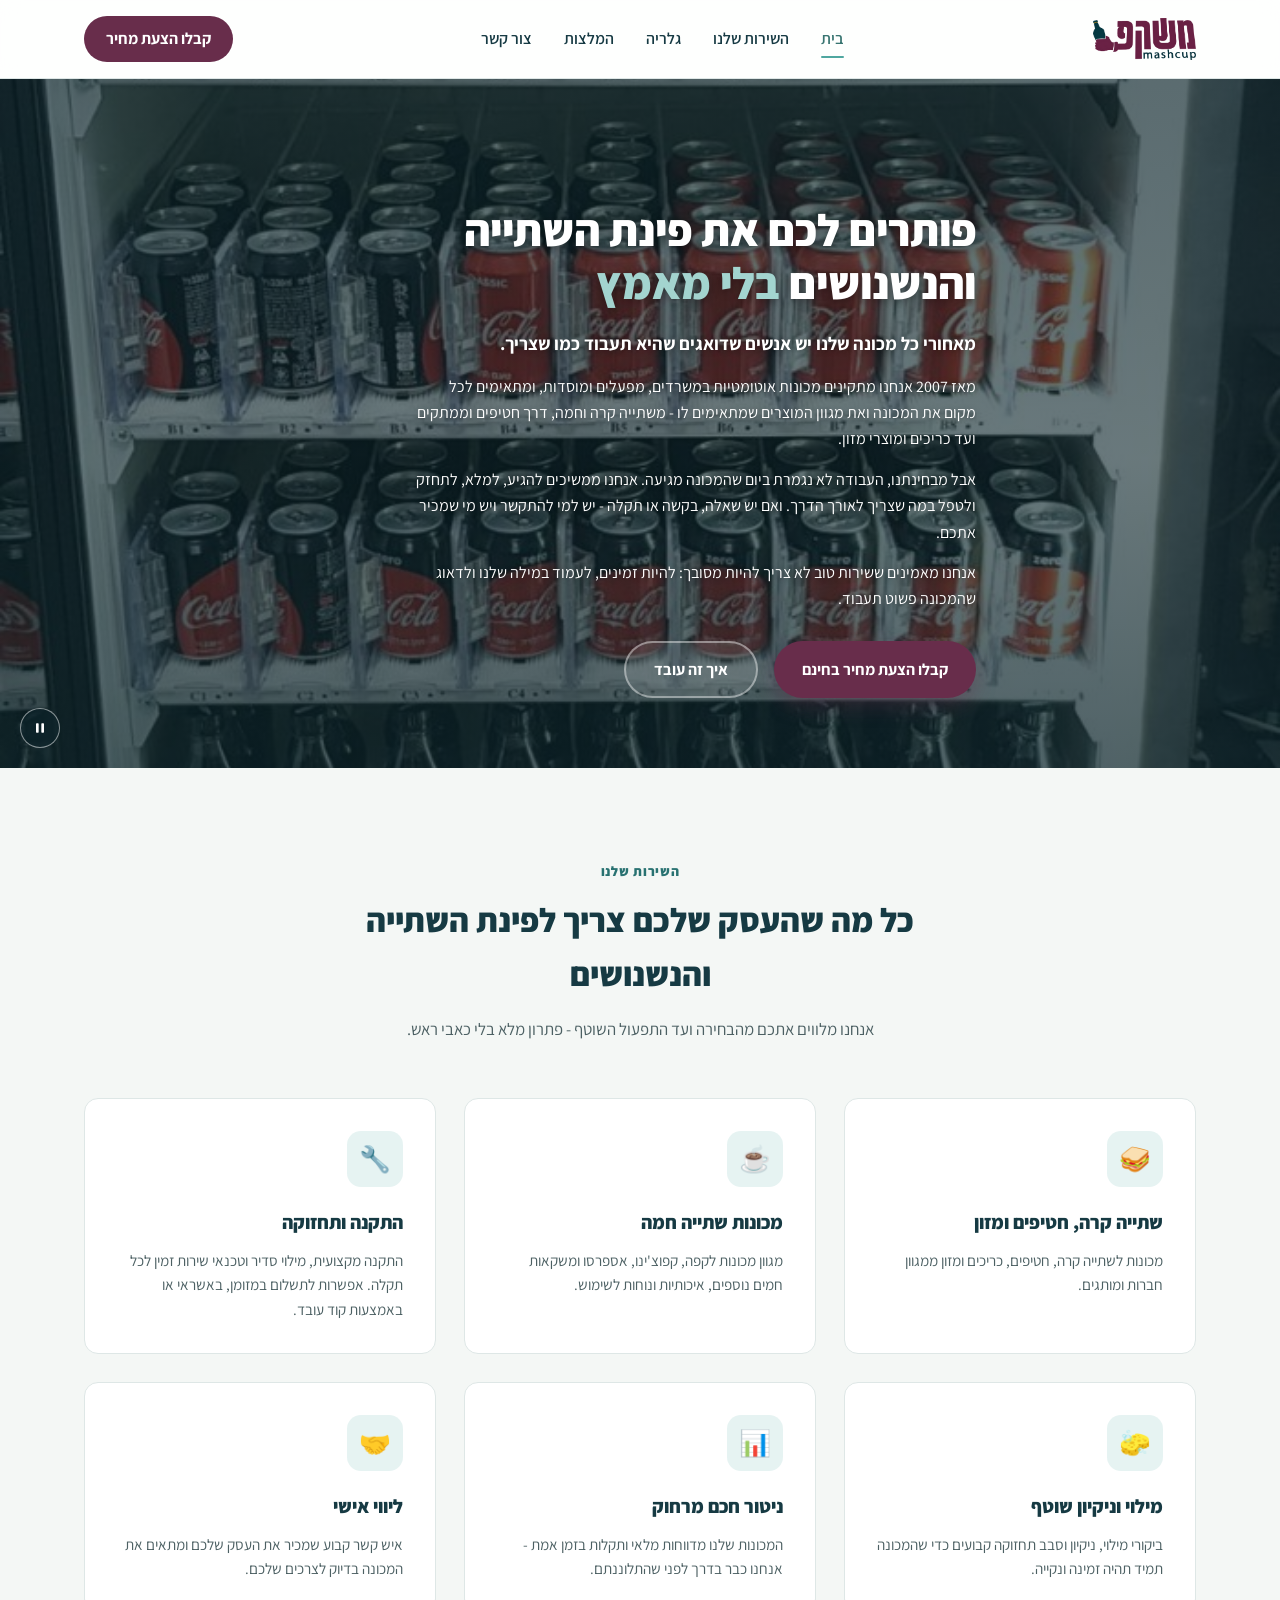
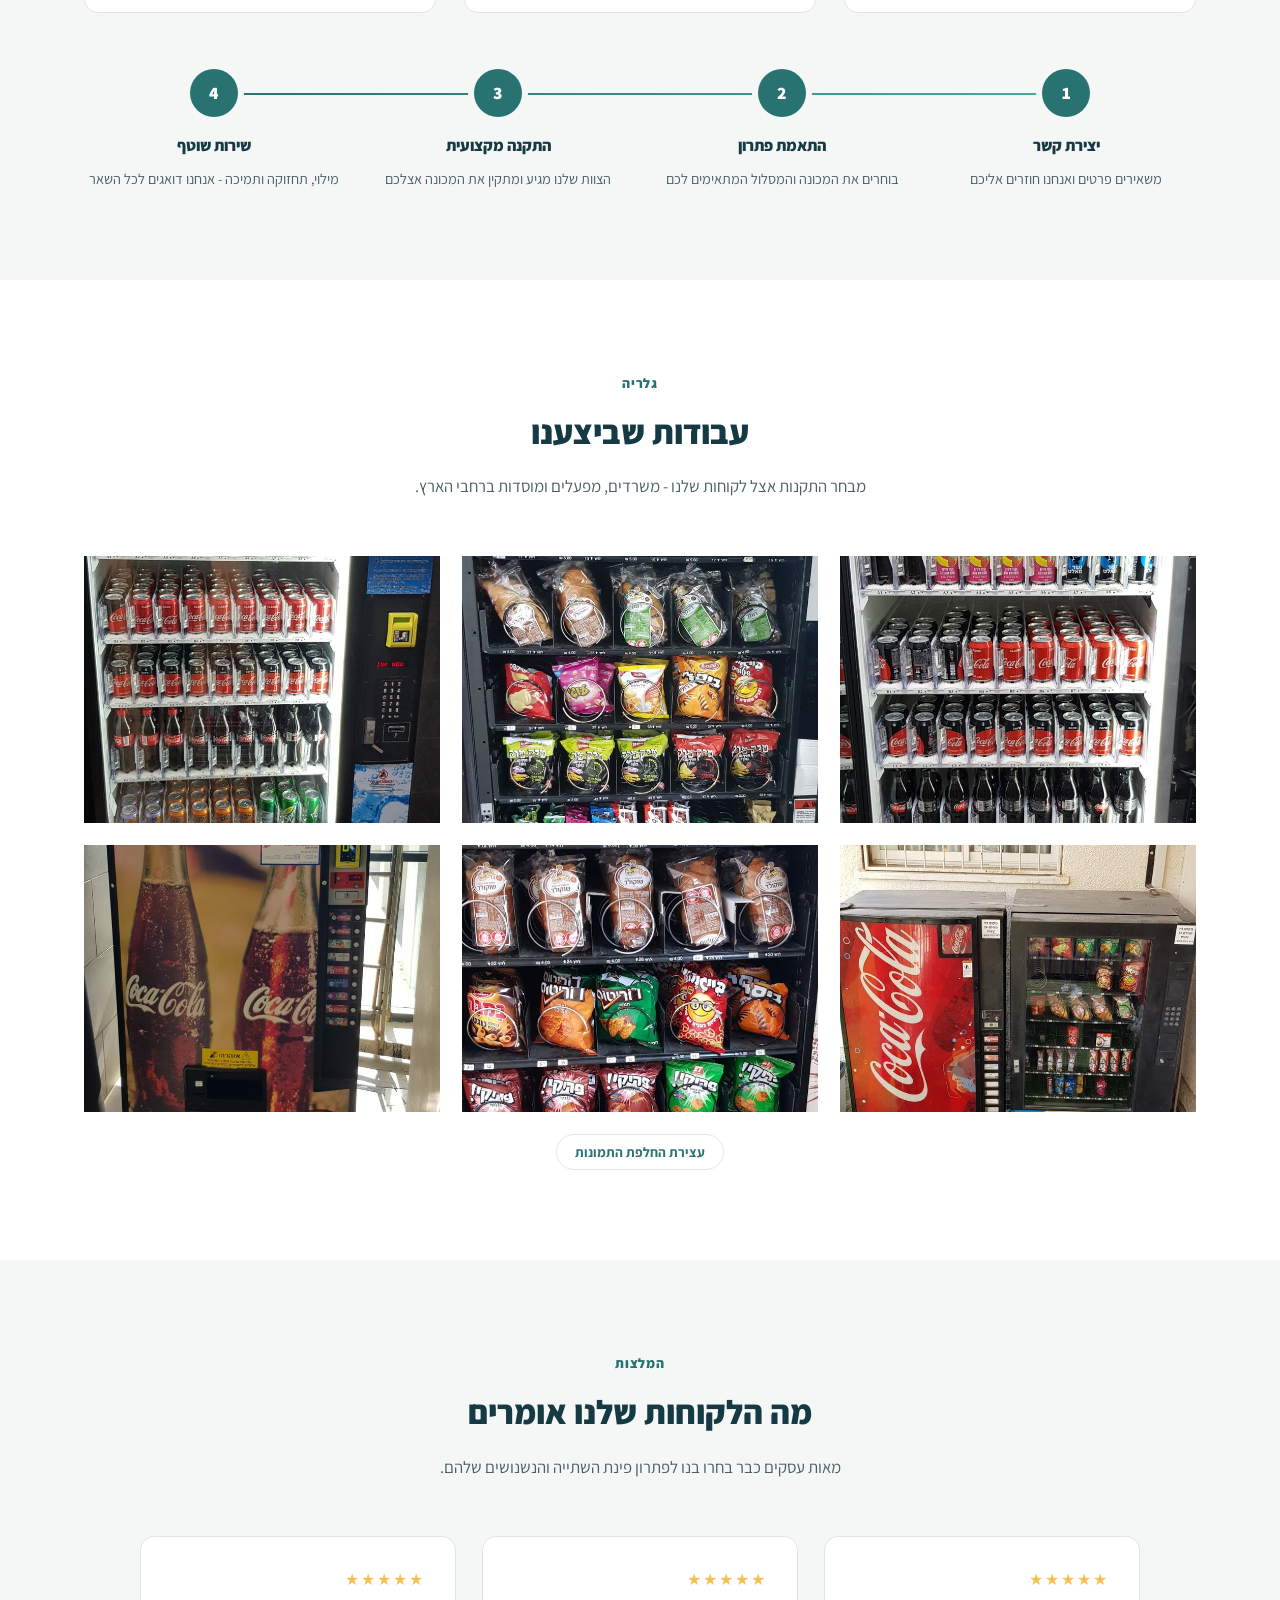
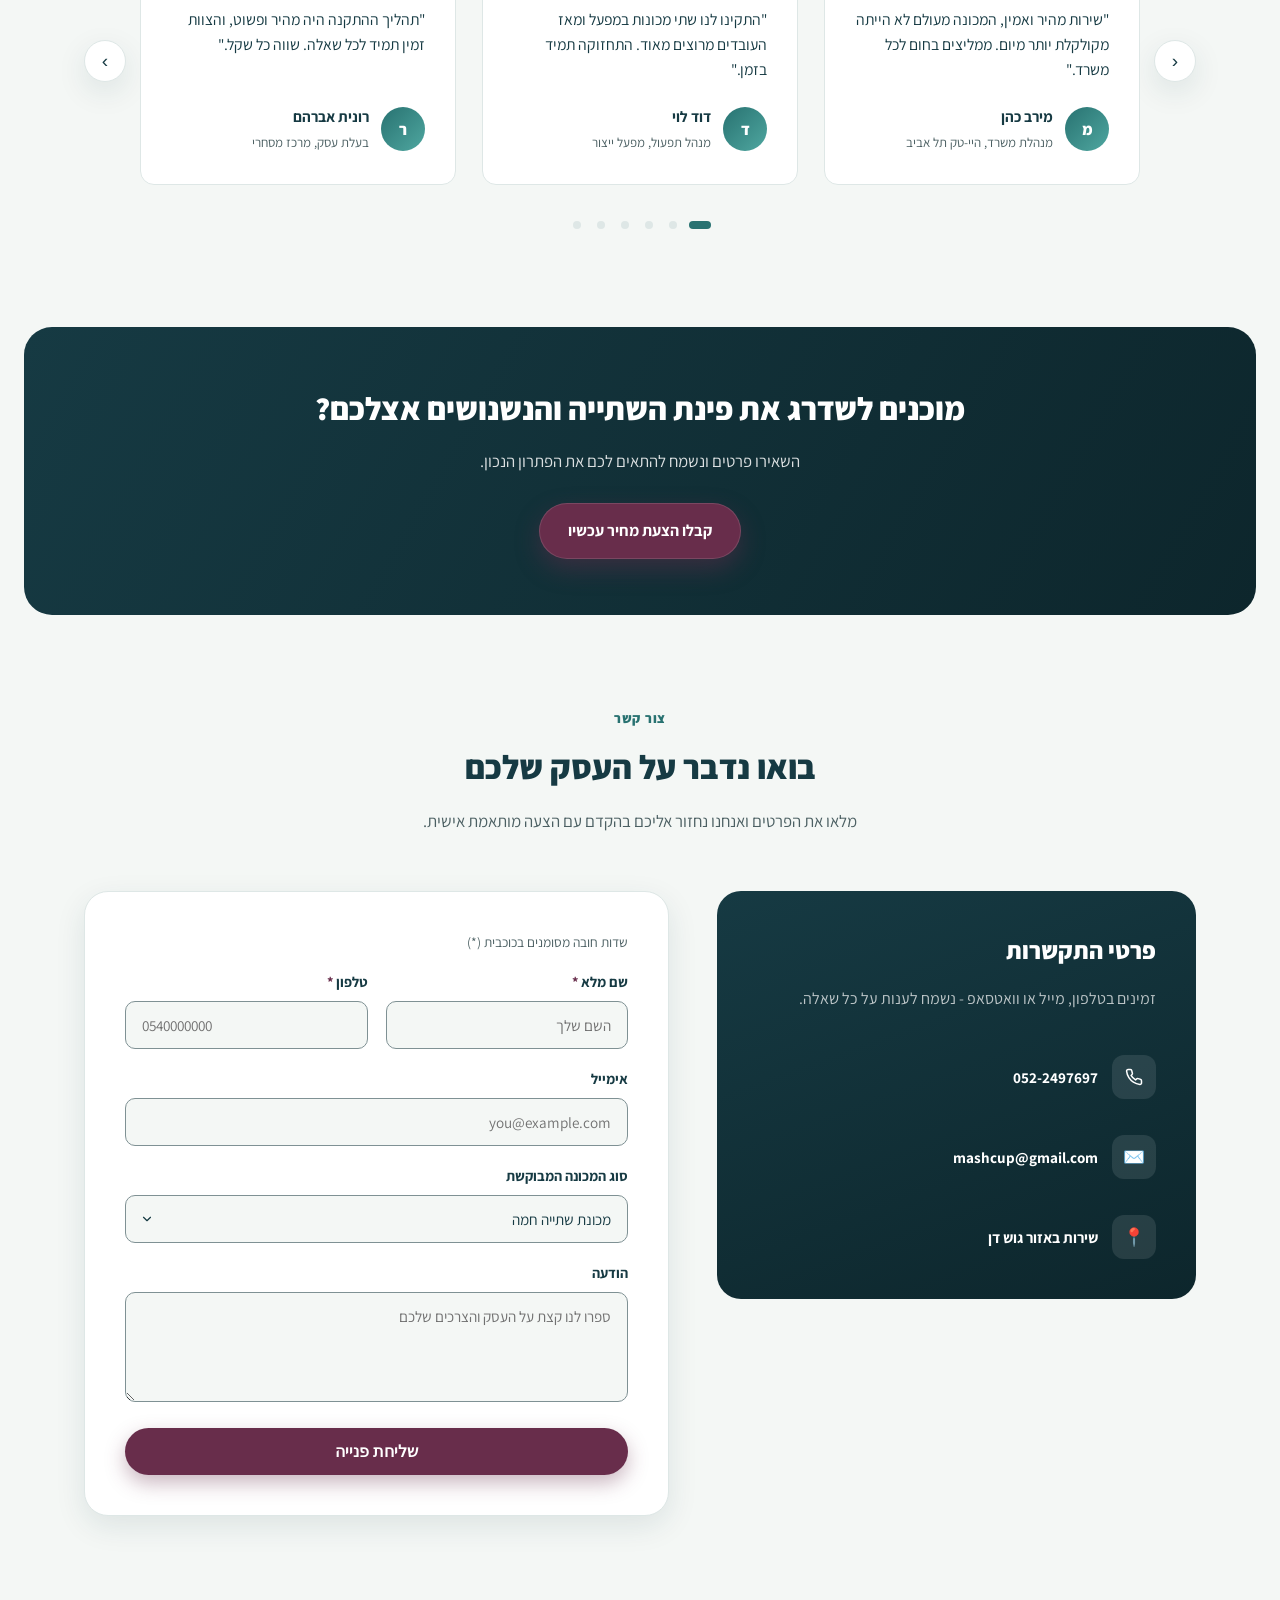
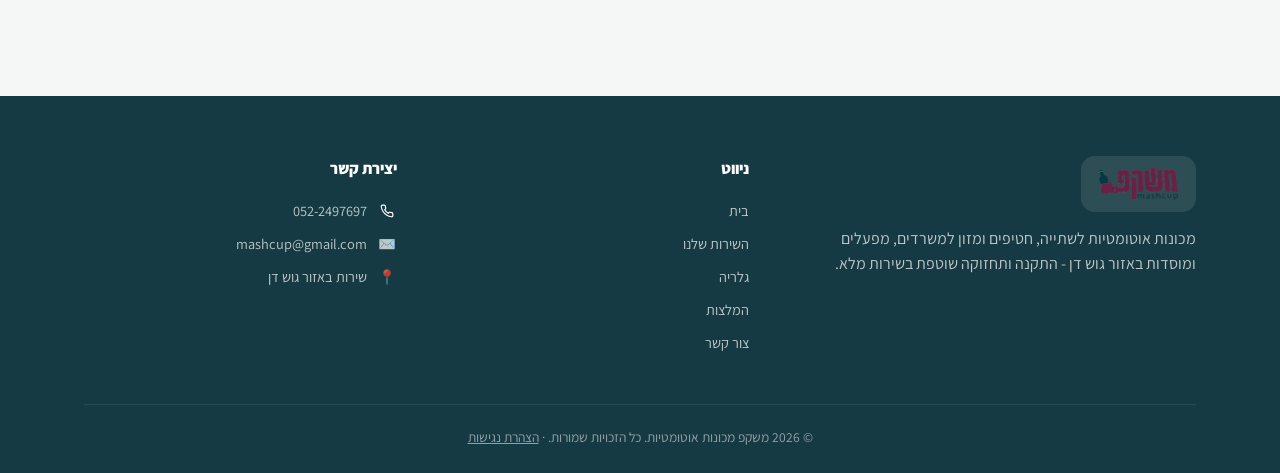
==== commit d87a245d: "fix: improve website accessibility and add accessibility statement Co-Authored-By: Claude Opus 5.5 <" ====
--- a/index.html
+++ b/index.html
@@ -10,12 +10,16 @@
 <link rel="stylesheet" href="styles.css">
 </head>
 <body>
+<a class="skip-link" href="#main">דלג לתוכן הראשי</a>
 
 <header class="site-header">
   <nav class="nav container">
     <a href="#home" class="logo">
       <img src="assets/logo.png" alt="משקפ אוטומטים" class="logo-img">
     </a>
+    <button class="menu-toggle" id="menuToggle" type="button" aria-label="תפריט" aria-expanded="false" aria-controls="navLinks">
+      <span></span><span></span><span></span>
+    </button>
     <ul class="nav-links" id="navLinks">
       <li><a href="#home">בית</a></li>
       <li><a href="#services">השירות שלנו</a></li>
@@ -24,19 +28,20 @@
       <li><a href="#contact">צור קשר</a></li>
     </ul>
     <a href="#contact" class="nav-cta">קבלו הצעת מחיר</a>
-    <button class="menu-toggle" id="menuToggle" aria-label="תפריט">
-      <span></span><span></span><span></span>
-    </button>
   </nav>
 </header>
 
-<main>
+<main id="main" tabindex="-1">
   <!-- Hero -->
   <section class="hero hero-video" id="home">
-    <video class="hero-bg-video" autoplay muted loop playsinline poster="assets/hero-machine.jpg">
+    <video class="hero-bg-video" id="heroVideo" aria-hidden="true" autoplay muted loop playsinline poster="assets/hero-machine.jpg">
       <source src="assets/hero-video.mp4" type="video/mp4">
     </video>
     <div class="hero-video-overlay"></div>
+    <button class="hero-video-toggle" id="heroVideoToggle" type="button" aria-label="עצירת סרטון הרקע">
+      <svg class="icon-pause" viewBox="0 0 24 24" width="16" height="16" fill="currentColor" aria-hidden="true"><rect x="6" y="5" width="4" height="14" rx="1"/><rect x="14" y="5" width="4" height="14" rx="1"/></svg>
+      <svg class="icon-play" viewBox="0 0 24 24" width="16" height="16" fill="currentColor" aria-hidden="true"><path d="M8 5.5v13a1 1 0 0 0 1.5.86l10.5-6.5a1 1 0 0 0 0-1.72L9.5 4.64A1 1 0 0 0 8 5.5Z"/></svg>
+    </button>
     <div class="container hero-inner hero-inner-video">
       <div>
         <h1>פותרים לכם את פינת השתייה והנשנושים <span>בלי מאמץ</span></h1>
@@ -64,37 +69,38 @@
       </div>
       <div class="services-grid">
         <div class="service-card">
-          <div class="service-icon">🥪</div>
+          <div class="service-icon" aria-hidden="true">🥪</div>
           <h3>שתייה קרה, חטיפים ומזון</h3>
           <p>מכונות לשתייה קרה, חטיפים, כריכים ומזון ממגוון חברות ומותגים.</p>
         </div>
         <div class="service-card">
-          <div class="service-icon">☕️</div>
+          <div class="service-icon" aria-hidden="true">☕️</div>
           <h3>מכונות שתייה חמה</h3>
           <p>מגוון מכונות לקפה, קפוצ'ינו, אספרסו ומשקאות חמים נוספים, איכותיות ונוחות לשימוש.</p>
         </div>
         <div class="service-card">
-          <div class="service-icon">🔧</div>
+          <div class="service-icon" aria-hidden="true">🔧</div>
           <h3>התקנה ותחזוקה</h3>
           <p>התקנה מקצועית, מילוי סדיר וטכנאי שירות זמין לכל תקלה. אפשרות לתשלום במזומן, באשראי או באמצעות קוד עובד.</p>
         </div>
         <div class="service-card">
-          <div class="service-icon">🧽</div>
+          <div class="service-icon" aria-hidden="true">🧽</div>
           <h3>מילוי וניקיון שוטף</h3>
           <p>ביקורי מילוי, ניקיון וסבב תחזוקה קבועים כדי שהמכונה תמיד תהיה זמינה ונקייה.</p>
         </div>
         <div class="service-card">
-          <div class="service-icon">📊</div>
+          <div class="service-icon" aria-hidden="true">📊</div>
           <h3>ניטור חכם מרחוק</h3>
           <p>המכונות שלנו מדווחות מלאי ותקלות בזמן אמת - אנחנו כבר בדרך לפני שהתלוננתם.</p>
         </div>
         <div class="service-card">
-          <div class="service-icon">🤝</div>
+          <div class="service-icon" aria-hidden="true">🤝</div>
           <h3>ליווי אישי</h3>
           <p>איש קשר קבוע שמכיר את העסק שלכם ומתאים את המכונה בדיוק לצרכים שלכם.</p>
         </div>
       </div>
 
+      <h3 class="sr-only">איך זה עובד</h3>
       <div class="steps" id="stepsSection">
         <div class="steps-line" id="stepsLine"></div>
         <div class="step">
@@ -130,12 +136,15 @@
         <p>מבחר התקנות אצל לקוחות שלנו - משרדים, מפעלים ומוסדות ברחבי הארץ.</p>
       </div>
       <div class="gallery-grid" id="galleryGrid">
-        <button class="gallery-item" type="button" data-index="0"><img src="assets/hero-machine.jpg" alt="מכונת שתייה קרה של משקפ"></button>
-        <button class="gallery-item" type="button" data-index="1"><img src="assets/hero-machine-2.jpg" alt="מכונת חטיפים של משקפ"></button>
-        <button class="gallery-item" type="button" data-index="2"><img src="assets/hero-machine-3.jpg" alt="מכונת משקפ בשטח, מבט מלא"></button>
-        <button class="gallery-item" type="button" data-index="3"><img src="assets/hero-machine-4.jpg" alt="מכונות משקפ מותקנות אצל לקוח"></button>
-        <button class="gallery-item" type="button" data-index="4"><img src="assets/gallery-5.jpg" alt="מכונת חטיפים ומאפים של משקפ"></button>
-        <button class="gallery-item" type="button" data-index="5"><img src="assets/gallery-6.jpg" alt="מכונת שתייה של משקפ, מבט מלא"></button>
+        <button class="gallery-item" type="button" data-index="0"><img src="assets/hero-machine.jpg" alt="מבט מקרוב על מדפי מכונת שתייה קרה מלאה בפחיות ובקבוקים"></button>
+        <button class="gallery-item" type="button" data-index="1"><img src="assets/hero-machine-2.jpg" alt="מדפי מכונת חטיפים מלאה בשקיות חטיפים מלוחים ומתוקים"></button>
+        <button class="gallery-item" type="button" data-index="2"><img src="assets/hero-machine-3.jpg" alt="מכונת שתייה קרה מוארת עם חזית זכוכית, מלאה בפחיות ובבקבוקים"></button>
+        <button class="gallery-item" type="button" data-index="3"><img src="assets/hero-machine-4.jpg" alt="מכונת שתייה ומכונת חטיפים מוצבות זו לצד זו בחצר של לקוח"></button>
+        <button class="gallery-item" type="button" data-index="4"><img src="assets/gallery-5.jpg" alt="מדפי מכונת חטיפים עם מאפים, חטיפים מלוחים וממתקים"></button>
+        <button class="gallery-item" type="button" data-index="5"><img src="assets/gallery-6.jpg" alt="מכונת שתייה קרה בעיצוב קוקה-קולה מותקנת בלובי של בניין"></button>
+      </div>
+      <div class="gallery-controls">
+        <button class="gallery-toggle" id="galleryToggle" type="button">עצירת החלפת התמונות</button>
       </div>
     </div>
   </section>
@@ -153,10 +162,10 @@
         <div class="testimonials-viewport">
           <div class="testimonials-track" id="testimonialsTrack">
             <div class="testimonial-card">
-              <div class="stars">★★★★★</div>
+              <div class="stars" role="img" aria-label="דירוג 5 מתוך 5">★★★★★</div>
               <p class="quote">"שירות מהיר ואמין, המכונה מעולם לא הייתה מקולקלת יותר מיום. ממליצים בחום לכל משרד."</p>
               <div class="testimonial-person">
-                <div class="avatar">מ</div>
+                <div class="avatar" aria-hidden="true">מ</div>
                 <div>
                   <strong>מירב כהן</strong>
                   <span>מנהלת משרד, היי-טק תל אביב</span>
@@ -164,10 +173,10 @@
               </div>
             </div>
             <div class="testimonial-card">
-              <div class="stars">★★★★★</div>
+              <div class="stars" role="img" aria-label="דירוג 5 מתוך 5">★★★★★</div>
               <p class="quote">"התקינו לנו שתי מכונות במפעל ומאז העובדים מרוצים מאוד. התחזוקה תמיד בזמן."</p>
               <div class="testimonial-person">
-                <div class="avatar">ד</div>
+                <div class="avatar" aria-hidden="true">ד</div>
                 <div>
                   <strong>דוד לוי</strong>
                   <span>מנהל תפעול, מפעל ייצור</span>
@@ -175,10 +184,10 @@
               </div>
             </div>
             <div class="testimonial-card">
-              <div class="stars">★★★★★</div>
+              <div class="stars" role="img" aria-label="דירוג 5 מתוך 5">★★★★★</div>
               <p class="quote">"תהליך ההתקנה היה מהיר ופשוט, והצוות זמין תמיד לכל שאלה. שווה כל שקל."</p>
               <div class="testimonial-person">
-                <div class="avatar">ר</div>
+                <div class="avatar" aria-hidden="true">ר</div>
                 <div>
                   <strong>רונית אברהם</strong>
                   <span>בעלת עסק, מרכז מסחרי</span>
@@ -186,10 +195,10 @@
               </div>
             </div>
             <div class="testimonial-card">
-              <div class="stars">★★★★★</div>
+              <div class="stars" role="img" aria-label="דירוג 5 מתוך 5">★★★★★</div>
               <p class="quote">"מילוי סדיר, בלי תקלות, ובלי שאנחנו צריכים לזכור להזמין. פשוט עובד."</p>
               <div class="testimonial-person">
-                <div class="avatar">א</div>
+                <div class="avatar" aria-hidden="true">א</div>
                 <div>
                   <strong>אבי שרון</strong>
                   <span>מנהל תחזוקה, רשת מוסכים</span>
@@ -197,10 +206,10 @@
               </div>
             </div>
             <div class="testimonial-card">
-              <div class="stars">★★★★★</div>
+              <div class="stars" role="img" aria-label="דירוג 5 מתוך 5">★★★★★</div>
               <p class="quote">"התאימו לנו בדיוק את תמהיל המוצרים למקום, וכשמשהו נגמר הם כבר בדרך."</p>
               <div class="testimonial-person">
-                <div class="avatar">ש</div>
+                <div class="avatar" aria-hidden="true">ש</div>
                 <div>
                   <strong>שירה גל</strong>
                   <span>רכזת מתנ״ס</span>
@@ -208,10 +217,10 @@
               </div>
             </div>
             <div class="testimonial-card">
-              <div class="stars">★★★★★</div>
+              <div class="stars" role="img" aria-label="דירוג 5 מתוך 5">★★★★★</div>
               <p class="quote">"עובדים איתם כבר שנתיים, זמינים בטלפון ותמיד פותרים תקלה באותו יום."</p>
               <div class="testimonial-person">
-                <div class="avatar">ר</div>
+                <div class="avatar" aria-hidden="true">ר</div>
                 <div>
                   <strong>רותם דגן</strong>
                   <span>מנהל רכש, רשת מזון</span>
@@ -246,23 +255,23 @@
           <h3>פרטי התקשרות</h3>
           <p>זמינים בטלפון, מייל או וואטסאפ - נשמח לענות על כל שאלה.</p>
           <div class="contact-item phone">
-            <div class="icon">
+            <div class="icon" aria-hidden="true">
               <svg viewBox="0 0 24 24" width="18" height="18" fill="none" stroke="#ffffff" stroke-width="2" stroke-linecap="round" stroke-linejoin="round" aria-hidden="true">
                 <path d="M22 16.92v3a2 2 0 0 1-2.18 2 19.79 19.79 0 0 1-8.63-3.07 19.5 19.5 0 0 1-6-6 19.79 19.79 0 0 1-3.07-8.67A2 2 0 0 1 4.11 2h3a2 2 0 0 1 2 1.72c.127.96.362 1.903.7 2.81a2 2 0 0 1-.45 2.11L8.09 9.91a16 16 0 0 0 6 6l1.27-1.27a2 2 0 0 1 2.11-.45c.907.338 1.85.573 2.81.7A2 2 0 0 1 22 16.92Z"/>
               </svg>
             </div>
             <div>
-              <strong>052-2497697</strong>
+              <strong><a href="tel:+972522497697">052-2497697</a></strong>
             </div>
           </div>
           <div class="contact-item">
-            <div class="icon">✉️</div>
+            <div class="icon" aria-hidden="true">✉️</div>
             <div>
-              <strong>mashcup@gmail.com</strong>
+              <strong><a href="mailto:mashcup@gmail.com">mashcup@gmail.com</a></strong>
             </div>
           </div>
           <div class="contact-item">
-            <div class="icon">📍</div>
+            <div class="icon" aria-hidden="true">📍</div>
             <div>
               <strong>שירות באזור גוש דן</strong>
             </div>
@@ -270,19 +279,20 @@
         </div>
 
         <form class="contact-form" id="contactForm">
+          <p class="form-required-note">שדות חובה מסומנים בכוכבית (*)</p>
           <div class="form-row">
             <div class="form-group">
-              <label for="name">שם מלא</label>
-              <input type="text" id="name" name="name" placeholder="השם שלך">
+              <label for="name">שם מלא <span class="req" aria-hidden="true">*</span></label>
+              <input type="text" id="name" name="name" placeholder="השם שלך" autocomplete="name" aria-required="true" aria-describedby="formValidationError">
             </div>
             <div class="form-group">
-              <label for="phone">טלפון</label>
-              <input type="tel" id="phone" name="phone" placeholder="0540000000" inputmode="tel">
+              <label for="phone">טלפון <span class="req" aria-hidden="true">*</span></label>
+              <input type="tel" id="phone" name="phone" placeholder="0540000000" inputmode="tel" autocomplete="tel" aria-required="true" aria-describedby="formValidationError">
             </div>
           </div>
           <div class="form-group">
             <label for="email">אימייל</label>
-            <input type="email" id="email" name="email" placeholder="you@example.com">
+            <input type="email" id="email" name="email" placeholder="you@example.com" autocomplete="email">
           </div>
           <div class="form-group">
             <label for="type">סוג המכונה המבוקשת</label>
@@ -297,10 +307,10 @@
             <label for="message">הודעה</label>
             <textarea id="message" name="message" placeholder="ספרו לנו קצת על העסק והצרכים שלכם"></textarea>
           </div>
-          <div class="form-validation-error" id="formValidationError"></div>
+          <div class="form-validation-error" id="formValidationError" role="alert"></div>
           <button type="submit" class="btn btn-primary" id="formSubmit" style="width:100%; justify-content:center;">שליחת פנייה</button>
-          <div class="form-success" id="formSuccess">תודה! הפנייה התקבלה ונחזור אליכם בהקדם.</div>
-          <div class="form-error-general" id="formErrorGeneral">משהו השתבש בשליחה. נסו שוב או צרו קשר טלפוני.</div>
+          <div class="form-success" id="formSuccess" role="status">תודה! הפנייה התקבלה ונחזור אליכם בהקדם.</div>
+          <div class="form-error-general" id="formErrorGeneral" role="alert">משהו השתבש בשליחה. נסו שוב או צרו קשר טלפוני.</div>
         </form>
       </div>
     </div>
@@ -317,7 +327,7 @@
         <p>מכונות אוטומטיות לשתייה, חטיפים ומזון למשרדים, מפעלים ומוסדות באזור גוש דן - התקנה ותחזוקה שוטפת בשירות מלא.</p>
       </div>
       <div>
-        <h4>ניווט</h4>
+        <h2>ניווט</h2>
         <ul>
           <li><a href="#home">בית</a></li>
           <li><a href="#services">השירות שלנו</a></li>
@@ -327,29 +337,30 @@
         </ul>
       </div>
       <div>
-        <h4>יצירת קשר</h4>
+        <h2>יצירת קשר</h2>
         <ul>
-          <li><span class="footer-icon"><svg viewBox="0 0 24 24" width="14" height="14" fill="none" stroke="#ffffff" stroke-width="2" stroke-linecap="round" stroke-linejoin="round" aria-hidden="true"><path d="M22 16.92v3a2 2 0 0 1-2.18 2 19.79 19.79 0 0 1-8.63-3.07 19.5 19.5 0 0 1-6-6 19.79 19.79 0 0 1-3.07-8.67A2 2 0 0 1 4.11 2h3a2 2 0 0 1 2 1.72c.127.96.362 1.903.7 2.81a2 2 0 0 1-.45 2.11L8.09 9.91a16 16 0 0 0 6 6l1.27-1.27a2 2 0 0 1 2.11-.45c.907.338 1.85.573 2.81.7A2 2 0 0 1 22 16.92Z"/></svg></span>052-2497697</li>
-          <li><span class="footer-icon">✉️</span>mashcup@gmail.com</li>
-          <li><span class="footer-icon">📍</span>שירות באזור גוש דן</li>
+          <li><span class="footer-icon" aria-hidden="true"><svg viewBox="0 0 24 24" width="14" height="14" fill="none" stroke="#ffffff" stroke-width="2" stroke-linecap="round" stroke-linejoin="round" aria-hidden="true"><path d="M22 16.92v3a2 2 0 0 1-2.18 2 19.79 19.79 0 0 1-8.63-3.07 19.5 19.5 0 0 1-6-6 19.79 19.79 0 0 1-3.07-8.67A2 2 0 0 1 4.11 2h3a2 2 0 0 1 2 1.72c.127.96.362 1.903.7 2.81a2 2 0 0 1-.45 2.11L8.09 9.91a16 16 0 0 0 6 6l1.27-1.27a2 2 0 0 1 2.11-.45c.907.338 1.85.573 2.81.7A2 2 0 0 1 22 16.92Z"/></svg></span><a href="tel:+972522497697">052-2497697</a></li>
+          <li><span class="footer-icon" aria-hidden="true">✉️</span><a href="mailto:mashcup@gmail.com">mashcup@gmail.com</a></li>
+          <li><span class="footer-icon" aria-hidden="true">📍</span>שירות באזור גוש דן</li>
         </ul>
       </div>
     </div>
     <div class="footer-bottom">
       &copy; <span id="year"></span> משקפ מכונות אוטומטיות. כל הזכויות שמורות.
+      · <a href="accessibility.html">הצהרת נגישות</a>
     </div>
   </div>
 </footer>
 
 <a href="#contact" class="placement-cta">הצבה והפעלת מכונה ללא עלות</a>
-<a href="https://wa.me/972522497697?text=%D7%94%D7%99%D7%99%20%D7%94%D7%92%D7%A2%D7%AA%D7%99%20%D7%93%D7%A8%D7%9A%20%D7%94%D7%90%D7%AA%D7%A8%21%20%D7%90%D7%A9%D7%9E%D7%97%20%D7%9C%D7%A7%D7%91%D7%9C%20%D7%A4%D7%A8%D7%98%D7%99%D7%9D%20%D7%A0%D7%95%D7%A1%D7%A4%D7%99%D7%9D%20%3A%29" target="_blank" rel="noopener" class="whatsapp-float" aria-label="שלחו הודעה בוואטסאפ">
+<a href="https://wa.me/972522497697?text=%D7%94%D7%99%D7%99%20%D7%94%D7%92%D7%A2%D7%AA%D7%99%20%D7%93%D7%A8%D7%9A%20%D7%94%D7%90%D7%AA%D7%A8%21%20%D7%90%D7%A9%D7%9E%D7%97%20%D7%9C%D7%A7%D7%91%D7%9C%20%D7%A4%D7%A8%D7%98%D7%99%D7%9D%20%D7%A0%D7%95%D7%A1%D7%A4%D7%99%D7%9D%20%3A%29" target="_blank" rel="noopener" class="whatsapp-float" aria-label="שלחו הודעה בוואטסאפ (נפתח בחלון חדש)">
   <svg viewBox="0 0 32 32" width="22" height="22" fill="currentColor" aria-hidden="true">
     <path d="M16.02 3C9.4 3 4 8.37 4 15c0 2.4.7 4.63 1.9 6.5L4 29l7.7-1.86A11.9 11.9 0 0 0 16.02 27C22.63 27 28 21.63 28 15S22.63 3 16.02 3Zm0 21.7c-2.03 0-3.92-.58-5.52-1.58l-.4-.24-4.57 1.1 1.13-4.47-.26-.43A9.6 9.6 0 0 1 6.3 15c0-5.36 4.36-9.72 9.72-9.72 5.36 0 9.72 4.36 9.72 9.72s-4.36 9.7-9.72 9.7Zm5.35-7.28c-.29-.15-1.73-.86-2-.95-.27-.1-.46-.15-.66.14-.2.29-.76.95-.93 1.15-.17.19-.34.22-.63.07-.29-.15-1.22-.45-2.32-1.43-.86-.76-1.44-1.71-1.6-2-.17-.29-.02-.45.13-.6.13-.13.29-.34.44-.5.15-.17.19-.29.29-.48.1-.19.05-.36-.02-.5-.07-.15-.66-1.58-.9-2.17-.24-.57-.48-.5-.66-.5-.17 0-.36-.02-.56-.02-.19 0-.5.07-.77.36-.26.29-1 .98-1 2.4s1.03 2.78 1.17 2.97c.15.19 2.03 3.1 4.92 4.35.69.3 1.22.47 1.64.61.69.22 1.31.19 1.8.11.55-.08 1.73-.71 1.97-1.39.24-.68.24-1.27.17-1.39-.07-.12-.26-.19-.55-.34Z"/>
   </svg>
 </a>
 <button class="scroll-top" id="scrollTop" aria-label="חזרה למעלה">↑</button>
 
-<div class="lightbox" id="lightbox">
+<div class="lightbox" id="lightbox" role="dialog" aria-modal="true" aria-label="תצוגת תמונה מוגדלת">
   <button class="lightbox-close" id="lightboxClose" type="button" aria-label="סגירה">✕</button>
   <button class="lightbox-nav prev" id="lightboxPrev" type="button" aria-label="תמונה קודמת">‹</button>
   <img src="" alt="" id="lightboxImg" class="lightbox-img">
--- a/styles.css
+++ b/styles.css
@@ -22,6 +22,7 @@
 
 html {
   scroll-behavior: smooth;
+  scroll-padding-top: 90px;
 }
 
 body {
@@ -40,6 +41,18 @@
 a {
   color: inherit;
   text-decoration: none;
+}
+
+.sr-only {
+  position: absolute;
+  width: 1px;
+  height: 1px;
+  padding: 0;
+  margin: -1px;
+  overflow: hidden;
+  clip: rect(0, 0, 0, 0);
+  white-space: nowrap;
+  border: 0;
 }
 
 .container {
@@ -124,7 +137,7 @@
 }
 
 .nav-links a.active {
-  color: var(--aqua);
+  color: #377470;
 }
 
 .nav-links a.active::after {
@@ -196,7 +209,7 @@
 .hero-video-overlay {
   position: absolute;
   inset: 0;
-  background: linear-gradient(180deg, rgba(13, 38, 44, 0.68) 0%, rgba(13, 38, 44, 0.42) 55%, rgba(13, 38, 44, 0.68) 100%);
+  background: linear-gradient(180deg, rgba(13, 38, 44, 0.68) 0%, rgba(13, 38, 44, 0.62) 55%, rgba(13, 38, 44, 0.72) 100%);
   z-index: 1;
 }
 
@@ -213,7 +226,7 @@
 }
 
 .hero.hero-video h1 span {
-  color: var(--aqua);
+  color: #A3D4CF;
 }
 
 .hero.hero-video .hero-copy .hero-lead {
@@ -222,7 +235,7 @@
 }
 
 .hero.hero-video .hero-copy p {
-  color: rgba(255, 255, 255, 0.85);
+  color: var(--white);
   text-shadow: 0 1px 6px rgba(0, 0, 0, 0.3);
 }
 
@@ -733,22 +746,36 @@
 .testimonials-dots {
   display: flex;
   justify-content: center;
-  gap: 8px;
+  gap: 0;
   margin-top: 28px;
 }
 
 .testi-dot {
+  width: 24px;
+  height: 24px;
+  padding: 0;
+  border: none;
+  background: none;
+  cursor: pointer;
+  display: flex;
+  align-items: center;
+  justify-content: center;
+}
+
+.testi-dot::before {
+  content: '';
   width: 8px;
   height: 8px;
-  padding: 0;
-  border: none;
   border-radius: 50%;
   background: var(--border);
-  cursor: pointer;
   transition: background 0.2s, width 0.2s;
 }
 
 .testi-dot.is-active {
+  width: 30px;
+}
+
+.testi-dot.is-active::before {
   width: 22px;
   border-radius: 4px;
   background: var(--petrol);
@@ -756,6 +783,8 @@
 
 .testimonial-card {
   flex-shrink: 0;
+  min-width: 0;
+  overflow-wrap: anywhere;
   display: flex;
   flex-direction: column;
   background: var(--white);
@@ -856,9 +885,14 @@
   flex-shrink: 0;
 }
 
+.contact-item > div {
+  min-width: 0;
+}
+
 .contact-item strong {
   display: block;
   font-size: 0.95rem;
+  overflow-wrap: anywhere;
 }
 
 .contact-item span {
@@ -900,7 +934,7 @@
   width: 100%;
   padding: 13px 16px;
   border-radius: 10px;
-  border: 1.5px solid var(--border);
+  border: 1.5px solid #7F9194;
   font-family: inherit;
   font-size: 0.95rem;
   transition: border-color 0.2s;
@@ -927,6 +961,12 @@
   background: var(--white);
 }
 
+.form-group input::placeholder,
+.form-group textarea::placeholder {
+  color: #717171;
+  opacity: 1;
+}
+
 .form-group input.is-invalid {
   border-color: var(--wine);
 }
@@ -1027,8 +1067,9 @@
   margin-bottom: 40px;
 }
 
-.footer-grid h4 {
-  color: var(--white);
+.footer-grid h2 {
+  color: var(--white);
+  font-size: 1rem;
   font-weight: 800;
   margin-bottom: 18px;
 }
@@ -1051,6 +1092,10 @@
   width: 20px;
   flex-shrink: 0;
   margin-left: 10px;
+}
+
+.footer-bottom a {
+  text-decoration: underline;
 }
 
 .footer-grid a:hover {
@@ -1062,7 +1107,7 @@
   padding-top: 22px;
   text-align: center;
   font-size: 0.85rem;
-  color: rgba(255, 255, 255, 0.45);
+  color: rgba(255, 255, 255, 0.53);
 }
 
 /* WhatsApp floating button */
@@ -1179,7 +1224,7 @@
   }
 
   .contact-grid {
-    grid-template-columns: 1fr;
+    grid-template-columns: minmax(0, 1fr);
   }
 
   .footer-grid {
@@ -1258,3 +1303,134 @@
     right: 20px;
   }
 }
+
+/* Reduced motion */
+@media (prefers-reduced-motion: reduce) {
+  html {
+    scroll-behavior: auto;
+  }
+
+  *,
+  *::before,
+  *::after {
+    animation-duration: 0.01ms !important;
+    animation-iteration-count: 1 !important;
+    transition-duration: 0.01ms !important;
+  }
+
+  .btn-primary:hover,
+  .nav-cta:hover,
+  .service-card:hover,
+  .placement-cta:hover,
+  .whatsapp-float:hover {
+    transform: none;
+  }
+}
+
+/* Hero video pause/play */
+.hero-video-toggle {
+  position: absolute;
+  bottom: 20px;
+  left: 20px;
+  z-index: 3;
+  width: 40px;
+  height: 40px;
+  border-radius: 50%;
+  border: 1px solid rgba(255, 255, 255, 0.5);
+  background: rgba(13, 38, 44, 0.55);
+  color: var(--white);
+  display: flex;
+  align-items: center;
+  justify-content: center;
+  cursor: pointer;
+  transition: background 0.2s;
+}
+
+.hero-video-toggle:hover {
+  background: rgba(13, 38, 44, 0.8);
+}
+
+.hero-video-toggle .icon-play,
+.hero-video-toggle.is-paused .icon-pause {
+  display: none;
+}
+
+.hero-video-toggle.is-paused .icon-play {
+  display: block;
+}
+
+/* Gallery rotation pause/play */
+.gallery-controls {
+  display: flex;
+  justify-content: center;
+  margin-top: 22px;
+}
+
+.gallery-toggle {
+  background: none;
+  border: 1.5px solid var(--border);
+  border-radius: 999px;
+  padding: 8px 18px;
+  font-family: inherit;
+  font-size: 0.85rem;
+  font-weight: 700;
+  color: var(--petrol);
+  cursor: pointer;
+  transition: border-color 0.2s;
+}
+
+.gallery-toggle:hover {
+  border-color: var(--petrol);
+}
+
+/* Required fields */
+.form-required-note {
+  font-size: 0.85rem;
+  color: var(--text-body);
+  margin-bottom: 16px;
+}
+
+.req {
+  color: var(--wine);
+}
+
+/* Skip link */
+.skip-link {
+  position: absolute;
+  top: -100px;
+  right: 16px;
+  z-index: 300;
+  background: var(--petrol-dark);
+  color: var(--white);
+  font-weight: 700;
+  padding: 10px 18px;
+  border-radius: 10px;
+}
+
+.skip-link:focus {
+  top: 12px;
+}
+
+main:focus {
+  outline: none;
+}
+
+/* Keyboard focus ring */
+a:focus-visible,
+button:focus-visible,
+.form-group input:focus-visible,
+.form-group select:focus-visible,
+.form-group textarea:focus-visible {
+  outline: 3px solid var(--petrol);
+  outline-offset: 3px;
+}
+
+.hero a:focus-visible,
+.hero button:focus-visible,
+.contact-info a:focus-visible,
+.cta-banner a:focus-visible,
+.site-footer a:focus-visible,
+.lightbox button:focus-visible,
+.skip-link:focus-visible {
+  outline-color: var(--white);
+}
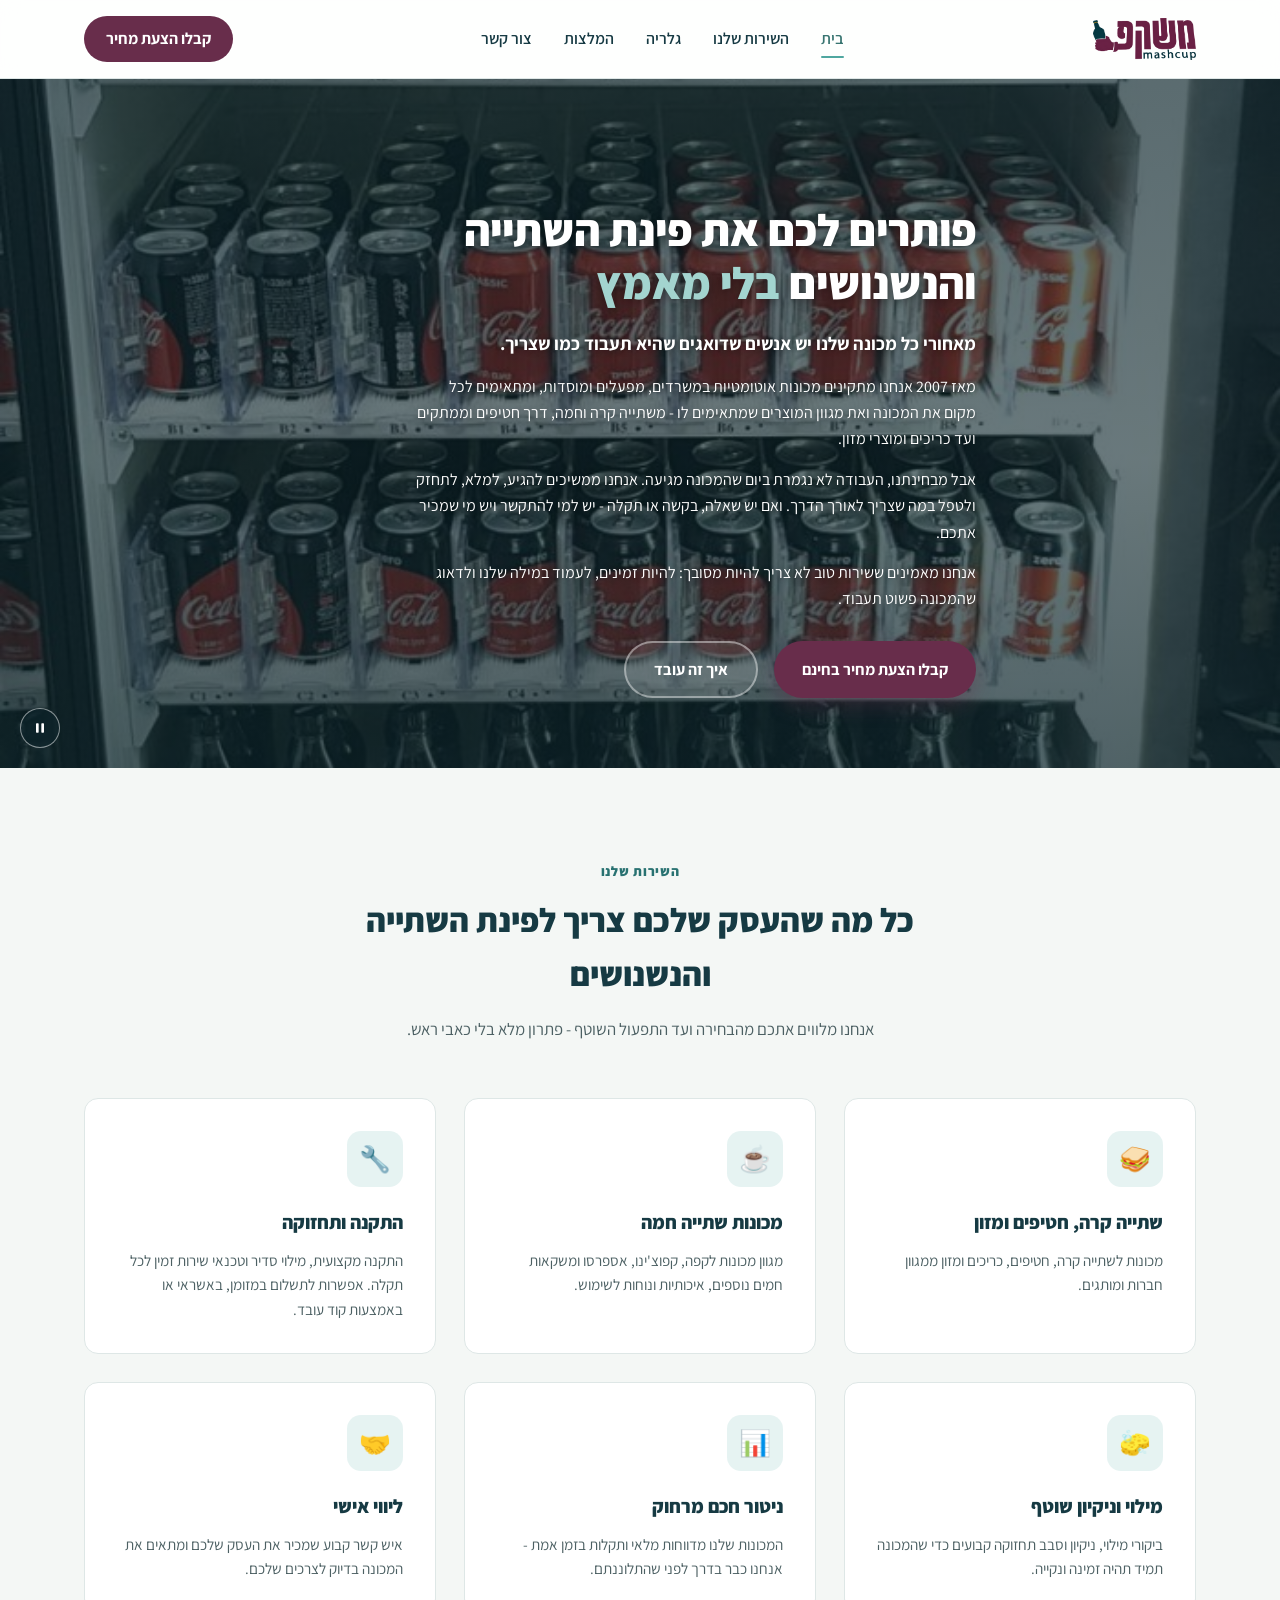
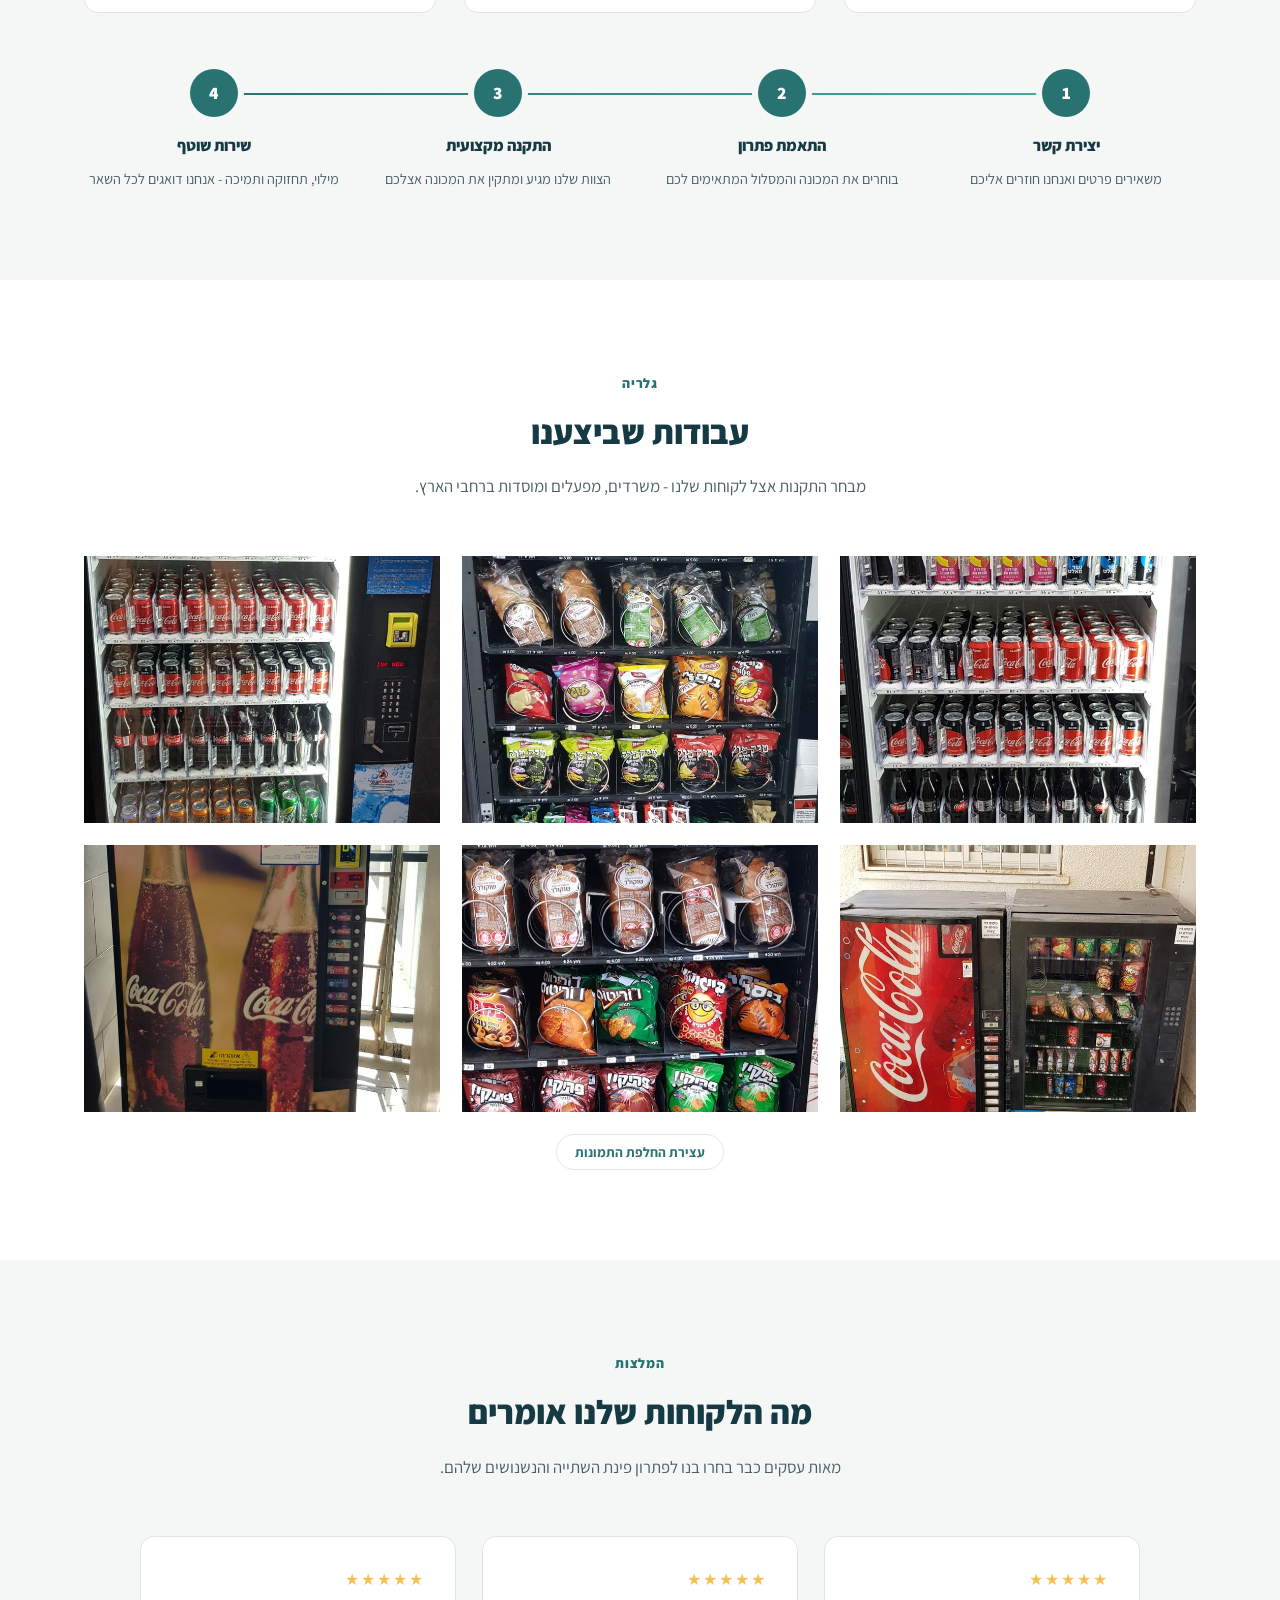
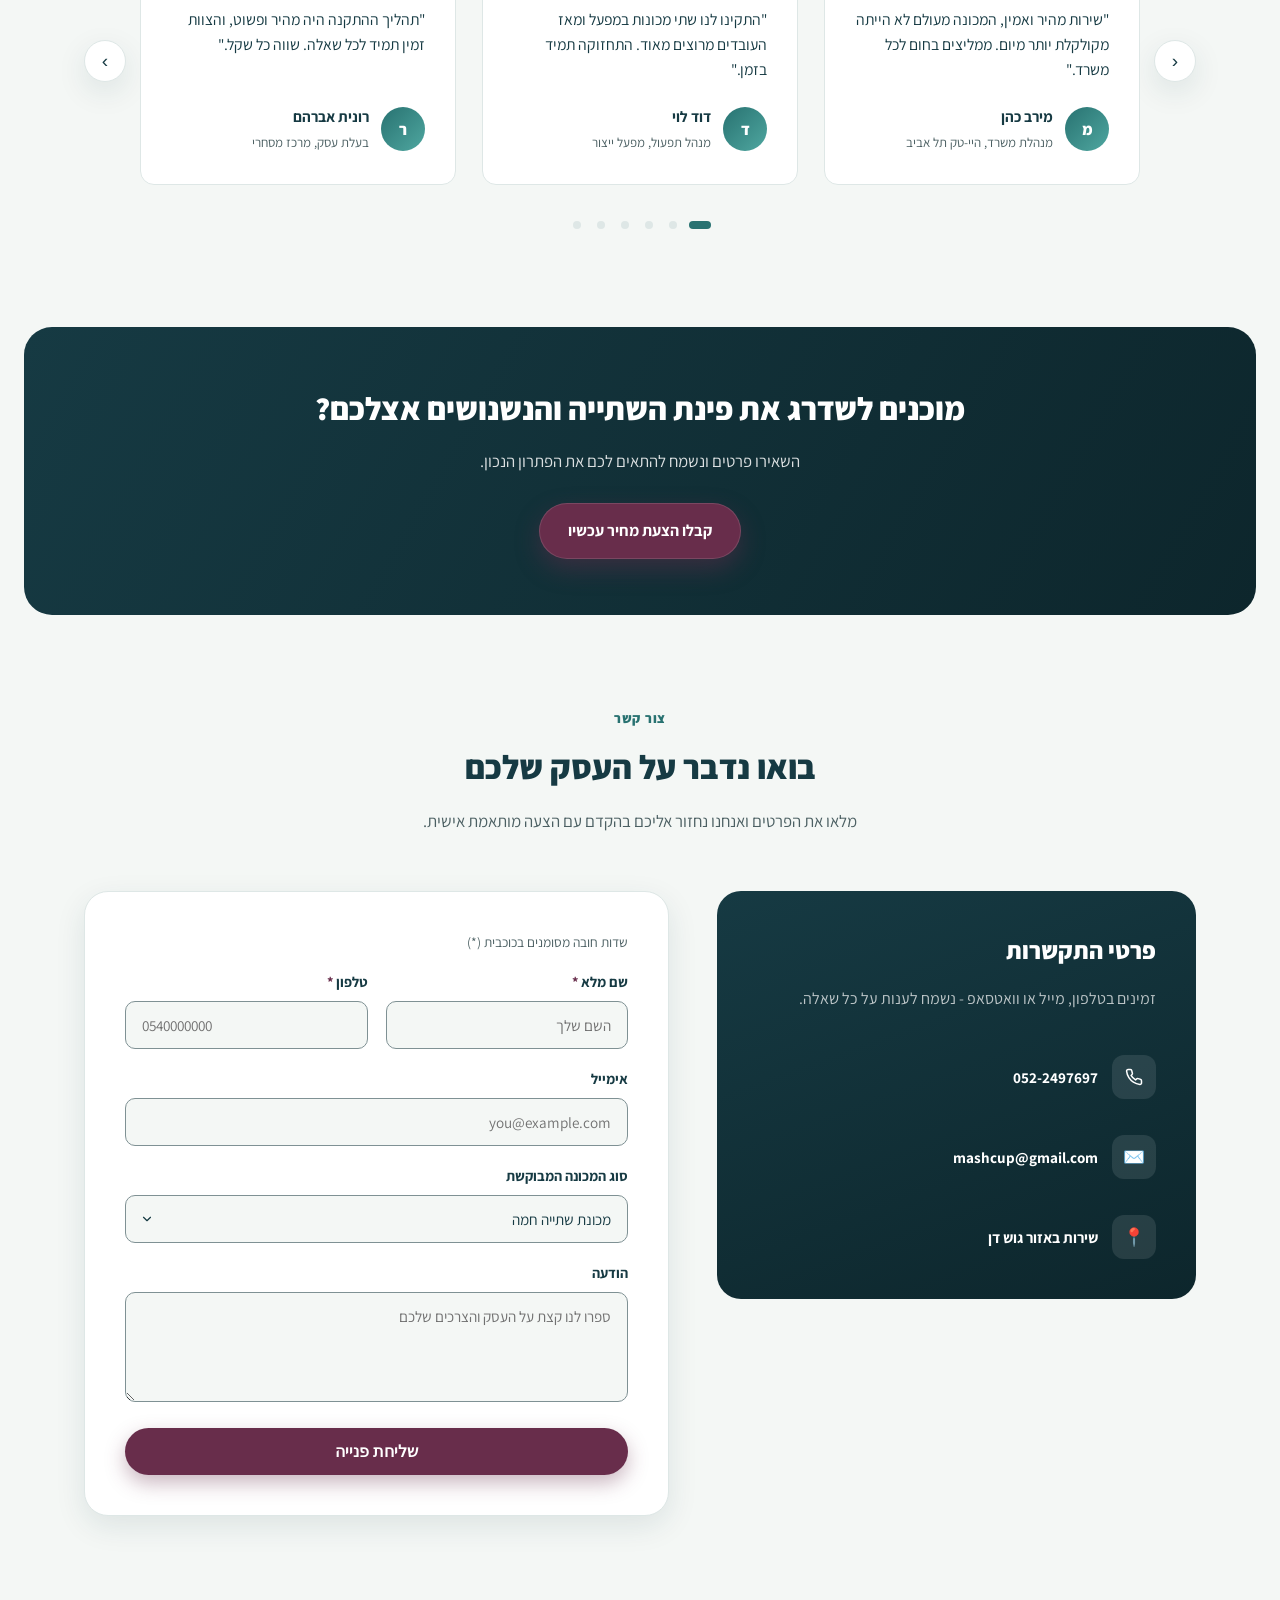
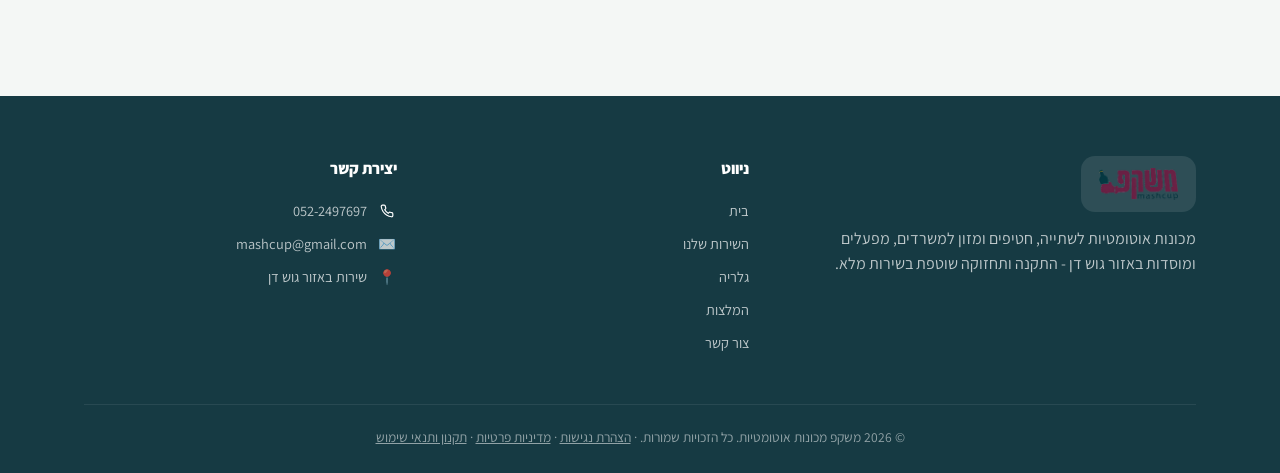
==== commit 7fa6b724: "feat: add privacy policy and terms of use Co-Authored-By: Claude Opus 5.5 <noreply@anthropic.com>" ====
--- a/index.html
+++ b/index.html
@@ -348,6 +348,8 @@
     <div class="footer-bottom">
       &copy; <span id="year"></span> משקפ מכונות אוטומטיות. כל הזכויות שמורות.
       · <a href="accessibility.html">הצהרת נגישות</a>
+      · <a href="privacy.html">מדיניות פרטיות</a>
+      · <a href="terms.html">תקנון ותנאי שימוש</a>
     </div>
   </div>
 </footer>
